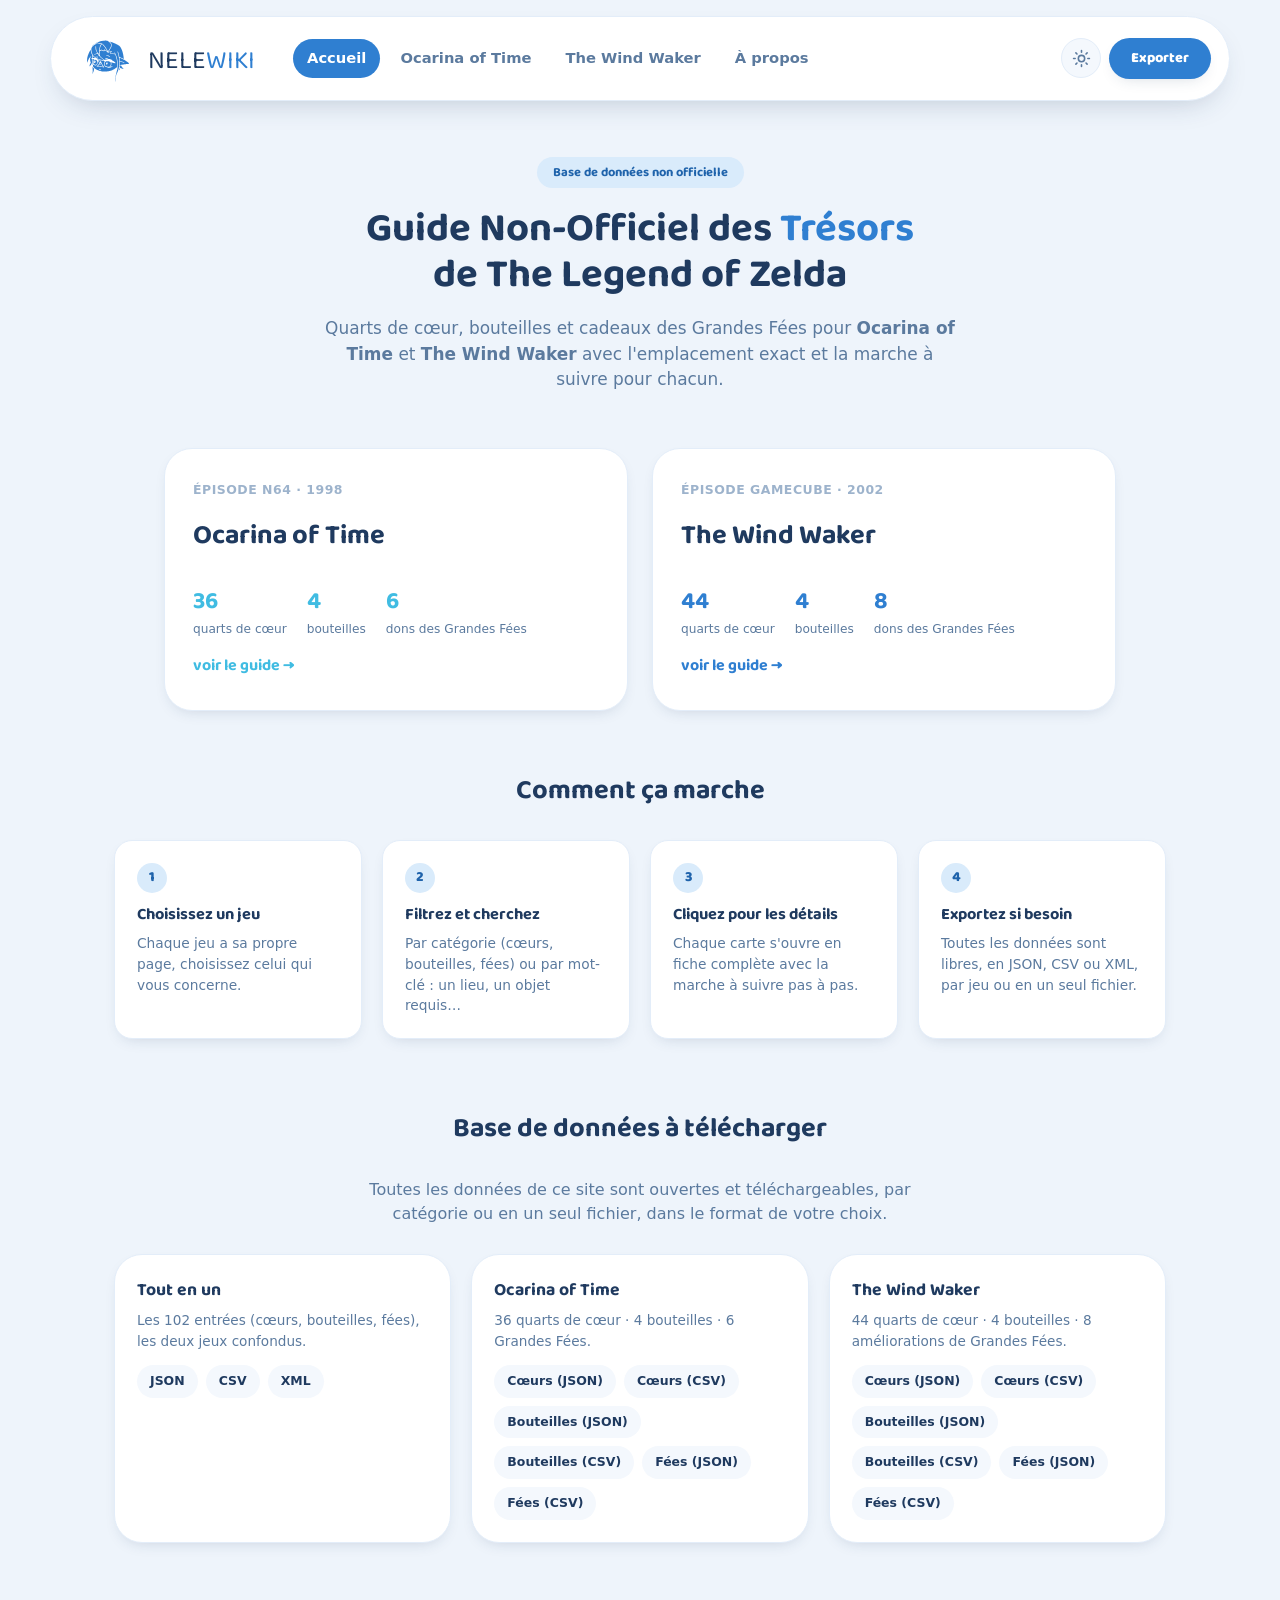
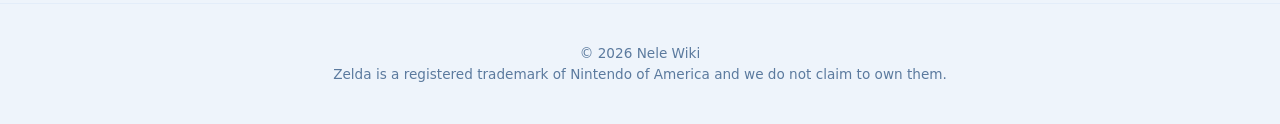
==== index.html @ 037db24c "Add files via upload" ====
<!DOCTYPE html>
<html lang="fr">
<head>
<meta charset="UTF-8">
<meta name="viewport" content="width=device-width, initial-scale=1.0">
<title>Nele Wiki — Accueil</title>
<link rel="preconnect" href="https://fonts.googleapis.com">
<link href="https://fonts.googleapis.com/css2?family=Baloo+2:wght@500;600;700;800&family=Nunito:wght@400;600;700;800&display=swap" rel="stylesheet">
<link rel="stylesheet" href="style.css">
<link rel="icon" type="image/png" href="images/icon.png">
<script>
(function(){
  try{
    var saved = localStorage.getItem('hyrule-trove-theme');
    var dark = saved ? saved === 'dark' : window.matchMedia('(prefers-color-scheme: dark)').matches;
    document.documentElement.setAttribute('data-theme', dark ? 'dark' : 'light');
  }catch(e){}
})();
</script>
</head>
<body data-page="index">

<div id="header-placeholder"></div>
<script src="theme.js"></script>
<script src="include-header.js"></script>

<main id="top">
  <section class="hero">
    <span class="eyebrow">Base de données non officielle</span>
    <h1>Guide Non-Officiel des <span class="hero-highlight">Trésors</span><br>de The Legend of Zelda</h1>
    <p class="hero-sub">Quarts de cœur, bouteilles et cadeaux des Grandes Fées pour <strong>Ocarina of Time</strong> et <strong>The Wind Waker</strong> avec l'emplacement exact et la marche à suivre pour chacun.</p>
  </section>

  <section class="game-picker">
    <a class="game-card game-card-oot" href="ocarina-of-time.html">
      <span class="game-card-eyebrow">Épisode N64 · 1998</span>
      <h2>Ocarina of Time</h2>
      <div class="game-card-stats">
        <div><strong>36</strong><span>quarts de cœur</span></div>
        <div><strong>4</strong><span>bouteilles</span></div>
        <div><strong>6</strong><span>dons des Grandes Fées</span></div>
      </div>
      <span class="game-card-cta">voir le guide →</span>
    </a>
    <a class="game-card game-card-ww" href="wind-waker.html">
      <span class="game-card-eyebrow">Épisode GameCube · 2002</span>
      <h2>The Wind Waker</h2>
      <div class="game-card-stats">
        <div><strong>44</strong><span>quarts de cœur</span></div>
        <div><strong>4</strong><span>bouteilles</span></div>
        <div><strong>8</strong><span>dons des Grandes Fées</span></div>
      </div>
      <span class="game-card-cta">voir le guide →</span>
    </a>
  </section>

  <section class="how-it-works">
    <h2 class="section-title">Comment ça marche</h2>
    <div class="steps-grid">
      <div class="step-card">
        <span class="step-num">1</span>
        <h3>Choisissez un jeu</h3>
        <p>Chaque jeu a sa propre page, choisissez celui qui vous concerne.</p>
      </div>
      <div class="step-card">
        <span class="step-num">2</span>
        <h3>Filtrez et cherchez</h3>
        <p>Par catégorie (cœurs, bouteilles, fées) ou par mot-clé : un lieu, un objet requis…</p>
      </div>
      <div class="step-card">
        <span class="step-num">3</span>
        <h3>Cliquez pour les détails</h3>
        <p>Chaque carte s'ouvre en fiche complète avec la marche à suivre pas à pas.</p>
      </div>
      <div class="step-card">
        <span class="step-num">4</span>
        <h3>Exportez si besoin</h3>
        <p>Toutes les données sont libres, en JSON, CSV ou XML, par jeu ou en un seul fichier.</p>
      </div>
    </div>
  </section>

  <section class="downloads-section" id="downloads">
    <h2 class="section-title">Base de données à télécharger</h2>
    <p>Toutes les données de ce site sont ouvertes et téléchargeables, par catégorie ou en un seul fichier, dans le format de votre choix.</p>
    <div class="downloads-grid">
      <div class="dl-card">
        <h3>Tout en un</h3>
        <p>Les 102 entrées (cœurs, bouteilles, fées), les deux jeux confondus.</p>
        <div class="dl-links">
          <a href="database/all_collectibles.json" download>JSON</a>
          <a href="database/all_collectibles.csv" download>CSV</a>
          <a href="database/all_collectibles.xml" download>XML</a>
        </div>
      </div>
      <div class="dl-card">
        <h3>Ocarina of Time</h3>
        <p>36 quarts de cœur · 4 bouteilles · 6 Grandes Fées.</p>
        <div class="dl-links">
          <a href="database/oot_coeur.json" download>Cœurs (JSON)</a>
          <a href="database/oot_coeur.csv" download>Cœurs (CSV)</a>
          <a href="database/oot_bouteille.json" download>Bouteilles (JSON)</a>
          <a href="database/oot_bouteille.csv" download>Bouteilles (CSV)</a>
          <a href="database/oot_fee.json" download>Fées (JSON)</a>
          <a href="database/oot_fee.csv" download>Fées (CSV)</a>
        </div>
      </div>
      <div class="dl-card">
        <h3>The Wind Waker</h3>
        <p>44 quarts de cœur · 4 bouteilles · 8 améliorations de Grandes Fées.</p>
        <div class="dl-links">
          <a href="database/ww_coeur.json" download>Cœurs (JSON)</a>
          <a href="database/ww_coeur.csv" download>Cœurs (CSV)</a>
          <a href="database/ww_bouteille.json" download>Bouteilles (JSON)</a>
          <a href="database/ww_bouteille.csv" download>Bouteilles (CSV)</a>
          <a href="database/ww_fee.json" download>Fées (JSON)</a>
          <a href="database/ww_fee.csv" download>Fées (CSV)</a>
        </div>
      </div>
    </div>
  </section>

<footer class="site-footer">
  <p>© 2026 Nele Wiki <br>
    Zelda is a registered trademark of Nintendo of America and we do not claim to own them.</p>
</footer>


</body>
</html>
---- style.css ----
@font-face {
  font-family: 'ZeldaTitle';
  src: url('fonts/The Wild Breath of Zelda.otf') format('opentype');
}

@font-face {
  font-family: 'WWtext';
  src: url('fonts/RocknRollOne-Regular.ttf') format('opentype');
}

:root{
  --bg: #eef4fb;
  --bg-deep: #dde9f8;
  --surface: #ffffff;
  --surface-soft: #f4f8fd;
  --ink: #1f3a5f;
  --ink-soft: #5b7a9e;
  --ink-faint: #9db3cc;
  --accent: #2f7fd1;
  --accent-deep: #1f63ab;
  --accent-pale: #d9ebfb;
  --coeur: #7ca3ec;
  --coeur-pale: #fbe4ea;
  --bouteille: #2fa6c4;
  --bouteille-pale: #dcf5f4;
  --fee: #56d3be;
  --fee-pale: #faecd2;
  --chip-all-bg: #1f3a5f;
  --shadow: 0 12px 30px -14px rgba(31, 58, 95, 0.28);
  --shadow-sm: 0 6px 16px -8px rgba(31, 58, 95, 0.22);
  --border-soft: #e3edf9;
  --radius-lg: 28px;
  --radius-md: 18px;
  --radius-pill: 999px;
  --font-display: 'Baloo 2', 'WWtext', system-ui, sans-serif;
  --font-body: 'WWtext', system-ui, sans-serif;
}

html[data-theme="dark"]{
  --bg: #0e1a2b;
  --bg-deep: #0a1420;
  --surface: #16273e;
  --surface-soft: #1c2f49;
  --ink: #d2dbe6;
  --ink-soft: #9db3cc;
  --ink-faint: #6b84a3;
  --accent: #5aa8ef;
  --accent-deep: #7fbcf5;
  --accent-pale: #1d3a5c;
  --coeur: #7ca3ec;
  --coeur-pale: #3a2431;
  --bouteille: #2fa6c4;
  --bouteille-pale: #133840;
  --fee: #60b1a3;
  --fee-pale: #3a2f14;
  --chip-all-bg: #060d16;
  --shadow: 0 14px 34px -14px rgba(0,0,0,0.55);
  --shadow-sm: 0 8px 18px -8px rgba(0,0,0,0.5);
  --border-soft: #24354e;
}

*{box-sizing:border-box;}
html{scroll-behavior:smooth;}
body{
  margin:0;
  background: var(--bg);
  color: var(--ink);
  font-family: var(--font-body);
  line-height:1.5;
  transition: background .2s ease, color .2s ease;
}
a{color:inherit;}
h1,h2,h3{font-family:var(--font-display); margin:0 0 .4em; font-weight:700;}

/* ---------- Floating header ---------- */
.header-wrap{
  position: sticky; top:0; z-index:50;
  padding: 16px 20px 0;
}
.site-header{
  max-width: 1180px; margin: 0 auto;
  background: var(--surface);
  border-radius: var(--radius-pill);
  box-shadow: var(--shadow);
  border: 1px solid var(--border-soft);
  transition: background .2s ease, border-color .2s ease;
}
.header-inner{
  padding: 12px 18px;
  display:flex; align-items:center; gap:28px;
}


.logo{ display:flex; align-items:center; 
  gap:18px; 
  text-decoration:none; 
  font-family:var(--font-display); 
  font-size:1.6em; 
  font-weight:6px; 
  color: var(--ink); 
  flex-shrink:0; 
  margin-right:10px;
  margin-left:17px;
  margin-top:10px;
  margin-bottom:5px;

}

.logo-icon{ color: #2f7fd1; flex-shrink:0; display:block; }
html[data-theme="dark"] .logo-icon{ color: #5aa8ef; }
.logo-accent{ color: var(--accent); }
.logo-text{ font-family: 'ZeldaTitle', var(--font-display); }


.top-nav{ display:flex; gap: 6px; flex:1; }
.top-nav a{
  text-decoration:none; font-weight:700; color: var(--ink-soft); font-size:.92rem;
  white-space:nowrap; padding: 8px 14px; border-radius: var(--radius-pill);
  transition: background .15s ease, color .15s ease;
}
.top-nav a:hover{ background: var(--accent-pale); color: var(--accent-deep); }
.top-nav a.active{ background: var(--accent); color:#fff; }

.header-actions{ display:flex; align-items:center; gap:8px; }

.theme-toggle{
  width:40px; height:40px; border-radius:50%; border:1px solid var(--border-soft);
  background: var(--surface-soft); color: var(--ink-soft); cursor:pointer;
  display:flex; align-items:center; justify-content:center; flex-shrink:0;
  transition: background .15s ease, color .15s ease;
}
.theme-toggle:hover{ background: var(--accent-pale); color: var(--accent-deep); }
.theme-toggle svg{ width:19px; height:19px; }
html:not([data-theme="dark"]) .icon-moon{ display:none; }
html[data-theme="dark"] .icon-sun{ display:none; }

.btn-pill{
  border-radius: var(--radius-pill);
  padding: 10px 22px;
  font-weight:800;
  font-family: var(--font-display);
  font-size:.9rem;
  border: none;
  cursor:pointer;
  white-space:nowrap;
  text-decoration:none;
  display:inline-block;
}
.btn-primary{ background: var(--accent); color:#fff; box-shadow: var(--shadow-sm); transition: transform .15s ease, background .15s ease;}
.btn-primary:hover{ background: var(--accent-deep); transform: translateY(-1px);}

/* ---------- Mobile menu toggle + panel ---------- */
.menu-toggle{
  display:none;
  width:40px; height:40px; border-radius:50%; border:1px solid var(--border-soft);
  background: var(--surface-soft); color: var(--ink-soft); cursor:pointer;
  align-items:center; justify-content:center; flex-shrink:0;
  transition: background .15s ease, color .15s ease;
}
.menu-toggle:hover{ background: var(--accent-pale); color: var(--accent-deep); }
.menu-toggle svg{ width:20px; height:20px; }
.menu-toggle .icon-close{ display:none; }
.menu-toggle[aria-expanded="true"] .icon-burger{ display:none; }
.menu-toggle[aria-expanded="true"] .icon-close{ display:block; }

.mobile-nav{
  display:none;
  flex-direction:column;
  gap:2px;
  max-width: 1180px;
  margin: 8px auto 0;
  background: var(--surface);
  border-radius: 16px;
  box-shadow: var(--shadow);
  border: 1px solid var(--border-soft);
  padding: 8px;
}
.mobile-nav a{
  text-decoration:none; font-weight:700; color: var(--ink-soft); font-size:.95rem;
  padding: 12px 14px; border-radius: 10px;
  transition: background .15s ease, color .15s ease;
}
.mobile-nav a:hover{ background: var(--accent-pale); color: var(--accent-deep); }
.mobile-nav a.active{ background: var(--accent-pale); color: var(--accent-deep); }
.mobile-nav a + a{ border-top: 1px solid var(--border-soft); margin-top:2px; padding-top:12px; }
.mobile-nav.open{ display:flex; }

/* ---------- Hero ---------- */
.hero{
  position:relative;
  max-width: 900px; margin: 0 auto; padding: 56px 24px 36px;
  text-align:center; overflow:visible;
}

.eyebrow{
  display:inline-block; background: var(--accent-pale); color: var(--accent-deep);
  font-family: var(--font-display); font-weight:700; font-size:.8rem;
  padding: 6px 16px; border-radius: var(--radius-pill); margin-bottom:18px;
}
.hero h1{ font-size: 2.5rem; line-height:1.15; color: var(--ink); margin-bottom: 18px;}
.hero-highlight{ color: var(--accent); }
.hero-sub{ font-size:1.06rem; color: var(--ink-soft); max-width:640px; margin: 0 auto 10px;}

.search-row{ display:flex; justify-content:center; margin-bottom: 22px;}
.search-box{
  display:flex; align-items:center; gap:10px;
  background: var(--surface); border-radius: var(--radius-pill);
  padding: 14px 24px; width:100%; max-width: 560px;
  box-shadow: var(--shadow); border: 2px solid transparent;
  transition: border-color .15s ease;
}
.search-box:focus-within{ border-color: var(--accent); }
.search-icon{ color: var(--accent); font-size:1.2rem; }
.search-box input{
  border:none; outline:none; flex:1; font-size:1rem;
  font-family: var(--font-body); background:transparent; color:var(--ink);
}
.search-box input::placeholder{ color: var(--ink-faint); }

.game-toggle{
  display:inline-flex; background: var(--surface); border-radius: var(--radius-pill);
  padding:5px; gap:4px; box-shadow: var(--shadow-sm);
}
.game-btn{
  border:none; background:transparent; padding:10px 20px;
  border-radius: var(--radius-pill); font-family:var(--font-display);
  font-weight:700; font-size:.92rem; color: var(--ink-soft); cursor:pointer;
  transition: all .15s ease;
}
.game-btn.active{ background: var(--ink); color:#fff; }

/* ---------- Game picker (landing) ---------- */
.game-picker{
  max-width: 1000px; margin: 0 auto; padding: 10px 24px 50px;
  display:grid; grid-template-columns: 1fr 1fr; gap:24px;
}
.game-card{
  position:relative; overflow:hidden; text-decoration:none; color: var(--ink);
  background: var(--surface); border-radius: var(--radius-lg); padding: 32px 28px;
  box-shadow: var(--shadow-sm); border: 1px solid var(--border-soft);
  transition: transform .18s ease, box-shadow .18s ease;
  display:flex; flex-direction:column; gap:16px;
}
.game-card:hover{ transform: translateY(-5px); box-shadow: var(--shadow); }
.game-card-eyebrow{ font-size:.78rem; font-weight:800; text-transform:uppercase; letter-spacing:.04em; color: var(--ink-faint); position:relative; z-index:1;}
.game-card h2{ font-size:1.7rem; position:relative; z-index:1; }
.game-card-stats{ display:flex; gap:20px; position:relative; z-index:1; }
.game-card-stats div{ display:flex; flex-direction:column; }
.game-card-stats strong{ font-family: var(--font-display); font-size:1.5rem; color: var(--accent); }
.game-card-oot .game-card-stats strong{ color: #40bce2; }
.game-card-stats span{ font-size:.76rem; color: var(--ink-soft); }
.game-card-cta{ font-family: var(--font-display); font-weight:700; color: var(--accent); position:relative; z-index:1; margin-top:auto;}
.game-card-oot .game-card-cta{ color: #40bce2; }

/* ---------- How it works ---------- */
.section-title{ text-align:center; font-size:1.7rem; margin-bottom:28px; }
.how-it-works{ max-width: 1100px; margin:0 auto; padding: 10px 24px 50px; }
.steps-grid{ display:grid; grid-template-columns: repeat(auto-fit, minmax(220px,1fr)); gap:20px; }
.step-card{ background: var(--surface); border-radius: var(--radius-md); padding: 22px; box-shadow: var(--shadow-sm); border: 1px solid var(--border-soft); }
.step-num{
  display:inline-flex; align-items:center; justify-content:center;
  width:30px; height:30px; border-radius:50%; background: var(--accent-pale); color: var(--accent-deep);
  font-family: var(--font-display); font-weight:800; font-size:.9rem; margin-bottom:10px;
}
.step-card h3{ font-size:1.02rem; margin-bottom:6px;}
.step-card p{ font-size:.86rem; color: var(--ink-soft); margin:0; }

/* ---------- Filters ---------- */
.filters-section{
  max-width: 1100px; margin: 0 auto; padding: 8px 24px 0;
}
.filters-row{
  display:flex; flex-wrap:wrap; gap:12px; justify-content:center; margin-bottom: 18px;
}
.chip{
  display:flex; align-items:center; gap:8px;
  background: var(--surface); border: 2px solid transparent; border-radius: var(--radius-pill);
  padding: 10px 18px; font-family: var(--font-display); font-weight:700; font-size:.92rem;
  cursor:pointer; color: var(--ink-soft); box-shadow: var(--shadow-sm);
  transition: all .15s ease;
}
.chip-icon{ width:18px; height:18px; object-fit:contain; }
.chip-count{
  background: var(--surface-soft); color: var(--ink-soft); border-radius: var(--radius-pill);
  padding: 2px 9px; font-size:.78rem;
}
.chip.active{ color:#fff; }
.chip-all.active{ background: var(--chip-all-bg); }
.chip-all.active .chip-count{ background: rgba(255,255,255,.25); color:#fff;}
.chip-coeur.active{ background: var(--coeur); }
.chip-coeur.active .chip-count{ background: rgba(255,255,255,.3); color:#fff;}
.chip-bouteille.active{ background: var(--bouteille); }
.chip-bouteille.active .chip-count{ background: rgba(255,255,255,.3); color:#fff;}
.chip-fee.active{ background: var(--fee); }
.chip-fee.active .chip-count{ background: rgba(255,255,255,.3); color:#fff;}
.chip:hover{ transform: translateY(-1px); }

.sort-row{
  display:flex; align-items:center; justify-content:center; gap:10px;
  margin-bottom: 20px; font-size:.9rem; color: var(--ink-soft); flex-wrap:wrap;
}
.sort-row select{
  border-radius: var(--radius-pill); border:2px solid var(--border-soft);
  padding: 6px 14px; font-family: var(--font-body); font-weight:700; color: var(--ink);
  background: var(--surface);
}
.results-count{ font-weight:700; color: var(--ink-soft); }

/* ---------- Grid / Cards ---------- */
.grid-section{ max-width: 1180px; margin: 0 auto; padding: 10px 24px 60px; }
.card-grid{
  display:grid; grid-template-columns: repeat(auto-fill, minmax(280px,1fr));
  gap: 20px;
}
.card{
  background: var(--surface); border-radius: var(--radius-lg);
  padding: 20px; box-shadow: var(--shadow-sm); cursor:pointer;
  border: 1px solid var(--border-soft);
  transition: transform .15s ease, box-shadow .15s ease, border-color .15s ease;
  display:flex; flex-direction:column; gap:10px;
}
.card:hover{ transform: translateY(-4px); box-shadow: var(--shadow); border-color: var(--accent-pale);}

.card-top{ display:flex; align-items:center; gap:10px; }
.card-badge{
  width:38px; height:38px; border-radius:50%; flex-shrink:0;
  display:flex; align-items:center; justify-content:center;
  font-family: var(--font-display); font-weight:800; font-size:.85rem; color:#fff;
  overflow:hidden;
}
.card-badge-img{ width:24px; height:24px; object-fit:contain; }
.card.cat-coeur .card-badge{ background: var(--coeur); }
.card.cat-bouteille .card-badge{ background: var(--bouteille); }
.card.cat-fee .card-badge{ background: var(--fee); }
.card-badge.cat-coeur{ background: var(--coeur); }
.card-badge.cat-bouteille{ background: var(--bouteille); }
.card-badge.cat-fee{ background: var(--fee); }

.card-game-tag{
  font-size:.72rem; font-weight:800; text-transform:uppercase; letter-spacing:.03em;
  padding: 3px 10px; border-radius: var(--radius-pill);
  background: var(--accent-pale); color: var(--accent-deep);
}

.card-name{ font-family: var(--font-display); font-weight:700; font-size:1.05rem; color: var(--ink); }
.card-location{ font-size:.88rem; color: var(--ink-soft); font-weight:700; }
.card-desc{ font-size:.88rem; color: var(--ink-soft); flex:1;
  display:-webkit-box; -webkit-line-clamp:3; -webkit-box-orient:vertical; overflow:hidden;
}
.card-tags{ display:flex; flex-wrap:wrap; gap:6px; margin-top:auto; }
.tag{
  font-size:.72rem; font-weight:700; padding: 4px 10px; border-radius: var(--radius-pill);
  background: var(--surface-soft); color: var(--ink-soft);
}

.empty-state{ text-align:center; color: var(--ink-soft); padding: 40px 0; font-size:1rem;}
.link-btn{ background:none; border:none; color: var(--accent-deep); font-weight:800; cursor:pointer; text-decoration:underline; font-family: var(--font-body); font-size:1rem;}

/* ---------- Downloads ---------- */
.downloads-section{
  max-width: 1100px; margin: 0 auto; padding: 20px 24px 60px; text-align:center;
}
.downloads-section p{ color: var(--ink-soft); max-width:600px; margin: 0 auto 28px; }
.downloads-grid{ display:grid; grid-template-columns: repeat(auto-fit, minmax(260px,1fr)); gap:20px; text-align:left;}
.dl-card{ background: var(--surface); border-radius: var(--radius-lg); padding:22px; box-shadow: var(--shadow-sm); border: 1px solid var(--border-soft);}
.dl-card h3{ font-size:1.1rem; }
.dl-card p{ font-size:.85rem; color: var(--ink-soft); margin-bottom:14px;}
.dl-links{ display:flex; flex-wrap:wrap; gap:8px; }
.dl-links a{
  text-decoration:none; background: var(--surface-soft); color: var(--ink);
  font-weight:800; font-size:.78rem; padding:7px 13px; border-radius: var(--radius-pill);
  transition: background .15s ease, color .15s ease;
}
.dl-links a:hover{ background: var(--accent-pale); color: var(--accent-deep); }

/* ---------- About ---------- */
.about-section{ max-width: 720px; margin: 0 auto; padding: 0 24px 70px; text-align:center;}
.about-section p{ color: var(--ink-soft); font-size:.92rem;}

/* ---------- About page ---------- */
.about-layout{
  max-width: 1180px; margin: 0 auto; padding: 10px 24px 70px;
  display:grid; grid-template-columns: 1fr 340px; gap:28px; align-items:start;
}
.about-content{ display:flex; flex-direction:column; gap:24px; }
.about-card{
  background: var(--surface); border-radius: var(--radius-lg); padding: 30px;
  box-shadow: var(--shadow-sm); border: 1px solid var(--border-soft);
}
.about-card h2{ font-size:1.3rem; margin-bottom:14px; }
.about-card p{ color: var(--ink-soft); line-height:1.7; margin:0 0 12px; }
.about-card p:last-child{ margin-bottom:0; }

.about-avatar{
  width:76px; height:76px; border-radius:50%; background: var(--accent-pale);
  display:flex; align-items:center; justify-content:center;
  font-family: var(--font-display); font-weight:800; font-size:1.5rem; color: var(--accent-deep);
  margin-bottom:16px; flex-shrink:0;
  overflow:hidden; object-fit:cover;
}
.about-creator-head{ display:flex; align-items:center; gap:16px; margin-bottom:6px; }
.about-creator-head .about-avatar{ margin-bottom:0; }

.kofi-btn{
  display:inline-flex; align-items:center; gap:10px;
  background: #FF5E5B; color:#fff; font-family: var(--font-display); font-weight:800;
  padding: 12px 26px; border-radius: var(--radius-pill); text-decoration:none;
  box-shadow: var(--shadow-sm); transition: transform .15s ease, background .15s ease;
}
.kofi-btn:hover{ background:#e5504d; transform: translateY(-1px); }
.kofi-btn svg{ width:20px; height:20px; }
.kofi-note{ margin-top:12px; font-size:.82rem; color: var(--ink-faint); }

.live2d-panel{
  position: sticky; top: 100px;
  background: var(--surface); border-radius: var(--radius-lg);
  box-shadow: var(--shadow-sm); border: 1px solid var(--border-soft);
  padding: 20px; display:flex; flex-direction:column; gap:12px;
}
.live2d-panel h3{
  font-size:.85rem; text-align:center; color: var(--ink-soft); margin:0;
  text-transform:uppercase; letter-spacing:.04em; font-weight:800;
}
.live2d-canvas-wrap{
  position:relative; width:100%; aspect-ratio: 3 / 4;
  border-radius: var(--radius-md); overflow:hidden; background: var(--surface-soft);
}
.live2d-canvas-wrap canvas{ width:100%; height:100%; display:block; }
.live2d-status{
  position:absolute; inset:0; display:flex; align-items:center; justify-content:center;
  text-align:center; font-size:.82rem; line-height:1.5; color: var(--ink-faint);
  padding:18px; background: var(--surface-soft); transition: opacity .2s ease;
}
.live2d-status.hidden{ display:none; }

.live2d-credit{
  display:block; margin: 2px auto 0; text-align:center;
  background: var(--accent-pale); color: var(--accent-deep);
  font-family: var(--font-display); font-weight:700; font-size:.74rem;
  padding: 6px 14px; border-radius: var(--radius-pill);
  width:fit-content;
}

@media (max-width: 960px){
  .about-layout{ grid-template-columns: 1fr; }
  .live2d-panel{ position:static; order:-1; max-width:320px; margin:0 auto; width:100%; }
}
/* ---------- Footer ---------- */
.site-footer{ text-align:center; padding: 26px; color: var(--ink-soft); font-size:.85rem; border-top: 1px solid var(--border-soft);}

/* ---------- Modal ---------- */
.modal-backdrop{
  display:none; position:fixed; inset:0; background: rgba(14,26,43,0.45);
  z-index:100; align-items:center; justify-content:center; padding:20px;
}
.modal-backdrop.open{ display:flex; }
.modal-card{
  background: var(--surface); border-radius: var(--radius-lg); max-width:520px; width:100%;
  padding: 30px; box-shadow: var(--shadow); position:relative; max-height:85vh; overflow-y:auto;
  border: 1px solid var(--border-soft);
}
.modal-close{
  position:absolute; top:16px; right:16px; border:none; background: var(--surface-soft);
  width:34px; height:34px; border-radius:50%; font-size:1.1rem; cursor:pointer; color: var(--ink-soft);
}
.modal-card .card-top{ margin-bottom:14px; }
.modal-card .card-name{ font-size:1.3rem; }
.modal-card .card-desc{ -webkit-line-clamp: unset; font-size:.98rem; line-height:1.6; }

@media (max-width: 780px){
  .top-nav{ display:none; }
  .menu-toggle{ display:flex; }
  .header-wrap{ padding: 12px 12px 0; }
  .mobile-nav{ margin: 8px 0 0; max-width:none; }
  .header-inner{ padding: 10px 14px; gap:10px; }
  .logo-icon{ width:34px; height:34px; }
  .header-actions{ gap:6px; margin-left:auto; }
  .menu-toggle{ order:-1; }
  .btn-primary{ display:none; }

  .hero{ padding: 40px 18px 28px; }
  .hero h1{ font-size:1.7rem; }
  .hero-sub{ font-size:.96rem; }
  .search-box{ padding: 12px 18px; }

  .game-picker{ grid-template-columns: 1fr; padding: 6px 18px 40px; }
  .game-card{ padding: 24px 20px; }

  .how-it-works{ padding: 6px 18px 40px; }
  .steps-grid{ grid-template-columns: 1fr 1fr; gap:14px; }

  .filters-section{ padding: 4px 16px 0; }
  .filters-row{ gap:8px; justify-content:flex-start; overflow-x:auto; flex-wrap:nowrap; padding-bottom:10px; -webkit-overflow-scrolling:touch;
    scrollbar-width: thin; scrollbar-color: var(--ink-faint) transparent;
  }
  .filters-row::-webkit-scrollbar{ height:5px; }
  .filters-row::-webkit-scrollbar-track{ background: var(--border-soft); border-radius: 999px; }
  .filters-row::-webkit-scrollbar-thumb{ background: var(--ink-faint); border-radius: 999px; }
  .filters-row::-webkit-scrollbar-thumb:hover{ background: var(--accent); }
  .chip{ flex-shrink:0; padding: 9px 14px; font-size:.86rem; }
  .sort-row{ justify-content:space-between; flex-wrap:wrap; gap:8px; }

  .grid-section{ padding: 6px 16px 40px; }
  .card-grid{ grid-template-columns: 1fr; gap:14px; }
  .card{ padding:16px; }

  .downloads-section{ padding: 14px 16px 40px; }
  .downloads-grid{ grid-template-columns: 1fr; }

  .about-section{ padding: 0 16px 40px; }

  .modal-card{ padding:22px; max-height:88vh; }
  .modal-card .card-name{ font-size:1.15rem; }
}

@media (max-width: 420px){
  .steps-grid{ grid-template-columns: 1fr; }
  .game-card-stats{ gap:12px; flex-wrap:wrap; }
  .hero h1{ font-size:1.45rem; }
  .logo{ font-size:1.15em; }
  .logo-icon{ width:28px; height:28px; }
}
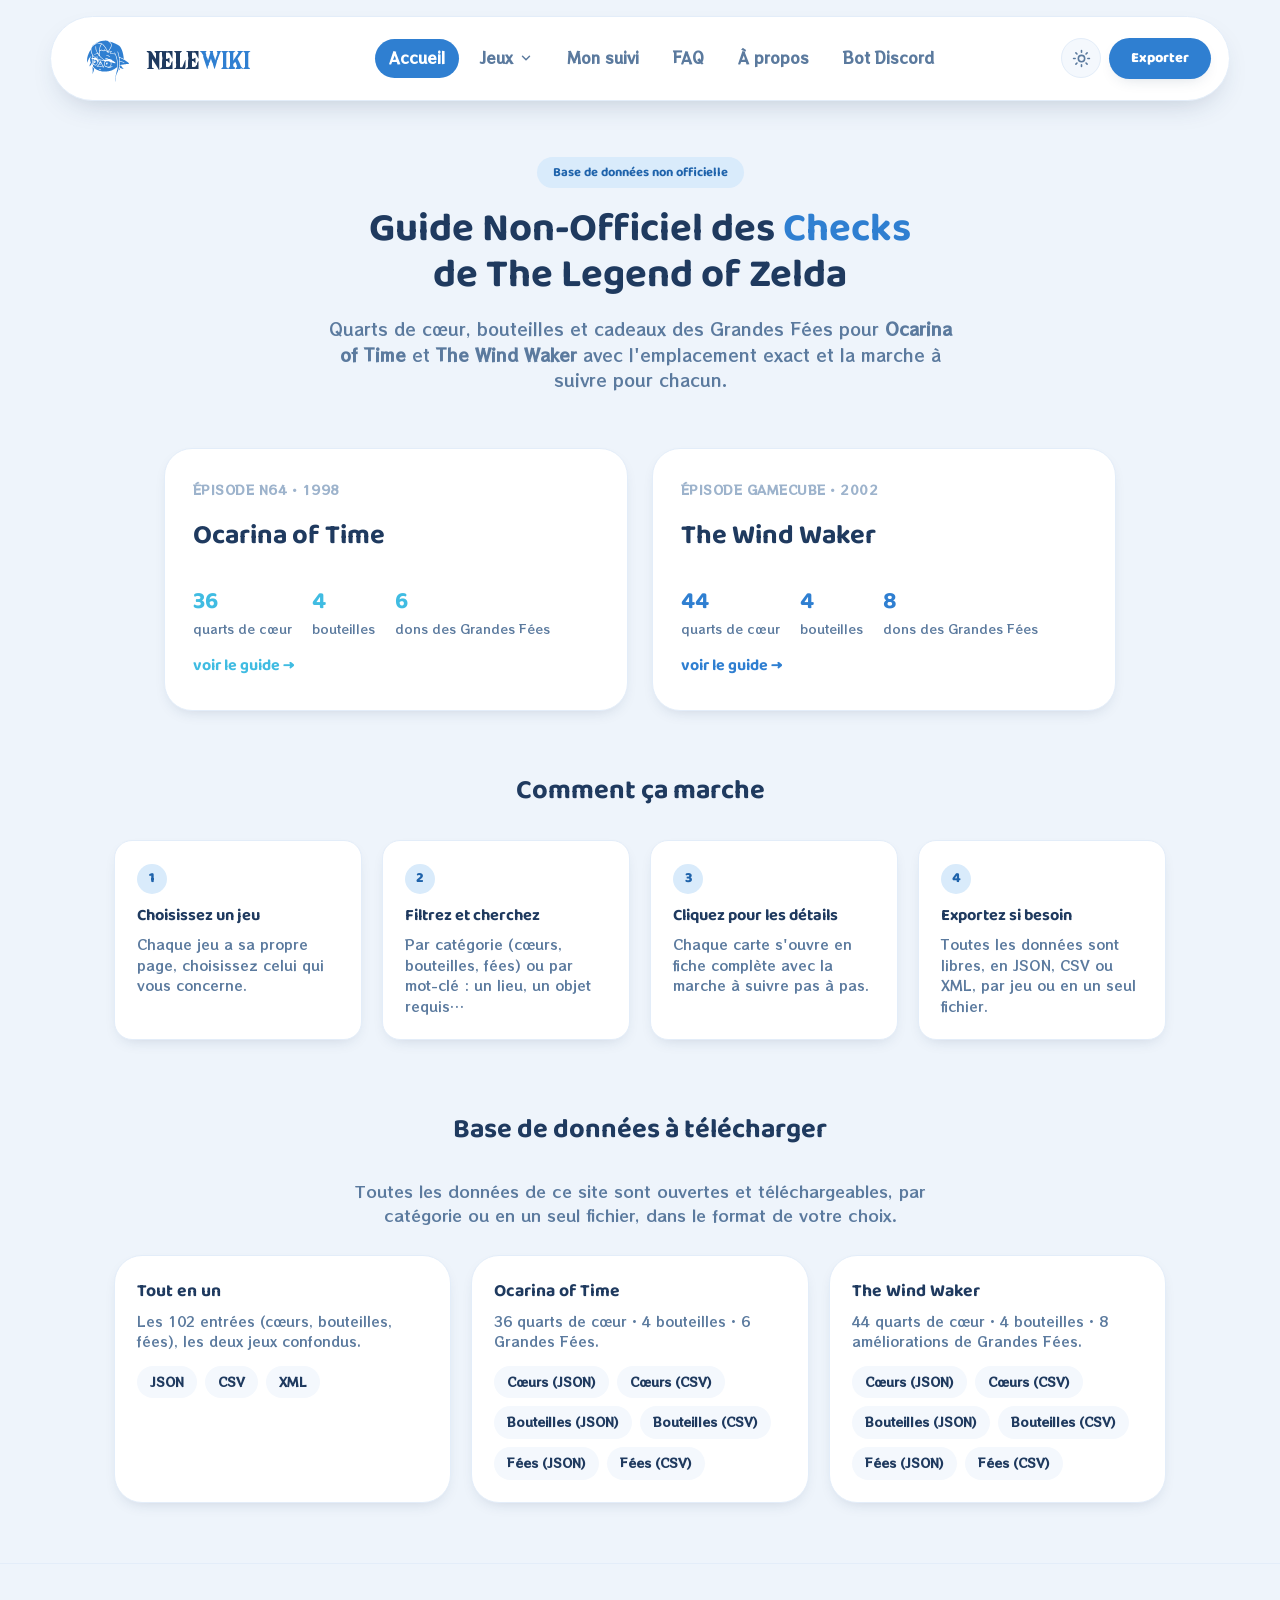
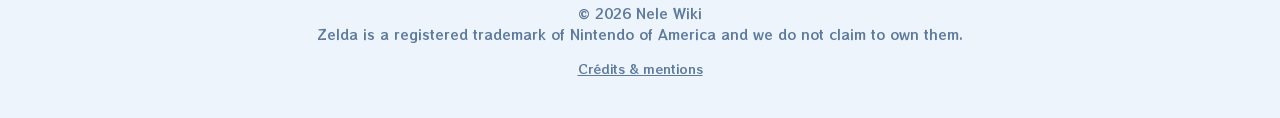
==== commit a327e8a2: "Add files via upload" ====
--- a/index.html
+++ b/index.html
@@ -27,7 +27,7 @@
 <main id="top">
   <section class="hero">
     <span class="eyebrow">Base de données non officielle</span>
-    <h1>Guide Non-Officiel des <span class="hero-highlight">Trésors</span><br>de The Legend of Zelda</h1>
+    <h1>Guide Non-Officiel des <span class="hero-highlight">Checks</span><br>de The Legend of Zelda</h1>
     <p class="hero-sub">Quarts de cœur, bouteilles et cadeaux des Grandes Fées pour <strong>Ocarina of Time</strong> et <strong>The Wind Waker</strong> avec l'emplacement exact et la marche à suivre pour chacun.</p>
   </section>
 
@@ -120,10 +120,8 @@
     </div>
   </section>
 
-<footer class="site-footer">
-  <p>© 2026 Nele Wiki <br>
-    Zelda is a registered trademark of Nintendo of America and we do not claim to own them.</p>
-</footer>
+  <div id="footer-placeholder"></div>
+  <script src="include-footer.js"></script>
 
 
 </body>
--- a/style.css
+++ b/style.css
@@ -19,12 +19,12 @@
   --accent: #2f7fd1;
   --accent-deep: #1f63ab;
   --accent-pale: #d9ebfb;
-  --coeur: #7ca3ec;
-  --coeur-pale: #fbe4ea;
-  --bouteille: #2fa6c4;
-  --bouteille-pale: #dcf5f4;
-  --fee: #56d3be;
-  --fee-pale: #faecd2;
+  --coeur: #4770c7;
+  --coeur-pale: #3a2431;
+  --bouteille: #3b7eb4;
+  --bouteille-pale: #133840;
+  --fee: #37a1bb;
+  --fee-pale: #3a2f14;
   --chip-all-bg: #1f3a5f;
   --shadow: 0 12px 30px -14px rgba(31, 58, 95, 0.28);
   --shadow-sm: 0 6px 16px -8px rgba(31, 58, 95, 0.22);
@@ -37,26 +37,26 @@
 }
 
 html[data-theme="dark"]{
-  --bg: #0e1a2b;
+  --bg: #060b13;
   --bg-deep: #0a1420;
-  --surface: #16273e;
-  --surface-soft: #1c2f49;
+  --surface: #0b1520;
+  --surface-soft: #0f1825;
   --ink: #d2dbe6;
   --ink-soft: #9db3cc;
   --ink-faint: #6b84a3;
   --accent: #5aa8ef;
   --accent-deep: #7fbcf5;
   --accent-pale: #1d3a5c;
-  --coeur: #7ca3ec;
+  --coeur: #4770c7;
   --coeur-pale: #3a2431;
-  --bouteille: #2fa6c4;
+  --bouteille: #3b7eb4;
   --bouteille-pale: #133840;
-  --fee: #60b1a3;
+  --fee: #37a1bb;
   --fee-pale: #3a2f14;
-  --chip-all-bg: #060d16;
+  --chip-all-bg: #092b58;
   --shadow: 0 14px 34px -14px rgba(0,0,0,0.55);
   --shadow-sm: 0 8px 18px -8px rgba(0,0,0,0.5);
-  --border-soft: #24354e;
+  --border-soft: #0b1520;
 }
 
 *{box-sizing:border-box;}
@@ -89,8 +89,8 @@
   padding: 12px 18px;
   display:flex; align-items:center; gap:28px;
 }
-
-
+ 
+ 
 .logo{ display:flex; align-items:center; 
   gap:18px; 
   text-decoration:none; 
@@ -103,16 +103,16 @@
   margin-left:17px;
   margin-top:10px;
   margin-bottom:5px;
-
-}
-
+ 
+}
+ 
 .logo-icon{ color: #2f7fd1; flex-shrink:0; display:block; }
 html[data-theme="dark"] .logo-icon{ color: #5aa8ef; }
 .logo-accent{ color: var(--accent); }
 .logo-text{ font-family: 'ZeldaTitle', var(--font-display); }
-
-
-.top-nav{ display:flex; gap: 6px; flex:1; }
+ 
+ 
+.top-nav{ display:flex; gap: 6px; flex:1; justify-content:center; }
 .top-nav a{
   text-decoration:none; font-weight:700; color: var(--ink-soft); font-size:.92rem;
   white-space:nowrap; padding: 8px 14px; border-radius: var(--radius-pill);
@@ -120,9 +120,40 @@
 }
 .top-nav a:hover{ background: var(--accent-pale); color: var(--accent-deep); }
 .top-nav a.active{ background: var(--accent); color:#fff; }
-
+ 
+.nav-dropdown{ position:relative; }
+.nav-dropdown-trigger{
+  display:flex; align-items:center; gap:6px;
+  font: inherit; font-weight:700; color: var(--ink-soft); font-size:.92rem;
+  white-space:nowrap; padding: 8px 14px; border-radius: var(--radius-pill);
+  background:none; border:none; cursor:pointer;
+  transition: background .15s ease, color .15s ease;
+}
+.nav-dropdown-trigger svg{ transition: transform .15s ease; }
+.nav-dropdown-trigger:hover{ background: var(--accent-pale); color: var(--accent-deep); }
+.nav-dropdown-trigger.active{ background: var(--accent); color:#fff; }
+ 
+.nav-dropdown-menu{
+  display:none; position:absolute; top:100%; left:0; margin-top:8px;
+  background: var(--surface); border-radius: 14px; box-shadow: var(--shadow);
+  border: 1px solid var(--border-soft); padding:6px; min-width:190px;
+  flex-direction:column; gap:2px; z-index:60;
+}
+.nav-dropdown-menu a{
+  text-decoration:none; font-weight:700; color: var(--ink-soft); font-size:.9rem;
+  padding: 10px 12px; border-radius: 10px;
+  transition: background .15s ease, color .15s ease;
+}
+.nav-dropdown-menu a:hover{ background: var(--accent-pale); color: var(--accent-deep); }
+.nav-dropdown-menu a.active{ background: var(--accent); color:#fff; }
+ 
+.nav-dropdown:hover .nav-dropdown-menu,
+.nav-dropdown:focus-within .nav-dropdown-menu{ display:flex; }
+.nav-dropdown:hover .nav-dropdown-trigger svg,
+.nav-dropdown:focus-within .nav-dropdown-trigger svg{ transform: rotate(180deg); }
+ 
 .header-actions{ display:flex; align-items:center; gap:8px; }
-
+ 
 .theme-toggle{
   width:40px; height:40px; border-radius:50%; border:1px solid var(--border-soft);
   background: var(--surface-soft); color: var(--ink-soft); cursor:pointer;
@@ -133,7 +164,7 @@
 .theme-toggle svg{ width:19px; height:19px; }
 html:not([data-theme="dark"]) .icon-moon{ display:none; }
 html[data-theme="dark"] .icon-sun{ display:none; }
-
+ 
 .btn-pill{
   border-radius: var(--radius-pill);
   padding: 10px 22px;
@@ -148,7 +179,7 @@
 }
 .btn-primary{ background: var(--accent); color:#fff; box-shadow: var(--shadow-sm); transition: transform .15s ease, background .15s ease;}
 .btn-primary:hover{ background: var(--accent-deep); transform: translateY(-1px);}
-
+ 
 /* ---------- Mobile menu toggle + panel ---------- */
 .menu-toggle{
   display:none;
@@ -162,7 +193,7 @@
 .menu-toggle .icon-close{ display:none; }
 .menu-toggle[aria-expanded="true"] .icon-burger{ display:none; }
 .menu-toggle[aria-expanded="true"] .icon-close{ display:block; }
-
+ 
 .mobile-nav{
   display:none;
   flex-direction:column;
@@ -184,14 +215,30 @@
 .mobile-nav a.active{ background: var(--accent-pale); color: var(--accent-deep); }
 .mobile-nav a + a{ border-top: 1px solid var(--border-soft); margin-top:2px; padding-top:12px; }
 .mobile-nav.open{ display:flex; }
-
+ 
+.mobile-nav-group summary{
+  cursor:pointer; list-style:none; font-weight:700; color: var(--ink-soft); font-size:.95rem;
+  padding: 12px 14px; border-radius: 14px;
+  display:flex; align-items:center; justify-content:space-between;
+  transition: background .15s ease, color .15s ease;
+}
+.mobile-nav-group summary::-webkit-details-marker{ display:none; }
+.mobile-nav-group summary::after{
+  content:''; width:8px; height:8px; border: solid currentColor; border-width:0 2px 2px 0;
+  transform: rotate(45deg); transition: transform .15s ease; margin-right:2px;
+}
+.mobile-nav-group[open] summary::after{ transform: rotate(-135deg); }
+.mobile-nav-group summary:hover{ background: var(--accent-pale); color: var(--accent-deep); }
+.mobile-nav-group.has-active summary{ color: var(--accent-deep); }
+.mobile-nav-group a{ padding-left: 32px; font-size:.9rem; }
+ 
 /* ---------- Hero ---------- */
 .hero{
   position:relative;
   max-width: 900px; margin: 0 auto; padding: 56px 24px 36px;
   text-align:center; overflow:visible;
 }
-
+ 
 .eyebrow{
   display:inline-block; background: var(--accent-pale); color: var(--accent-deep);
   font-family: var(--font-display); font-weight:700; font-size:.8rem;
@@ -200,7 +247,7 @@
 .hero h1{ font-size: 2.5rem; line-height:1.15; color: var(--ink); margin-bottom: 18px;}
 .hero-highlight{ color: var(--accent); }
 .hero-sub{ font-size:1.06rem; color: var(--ink-soft); max-width:640px; margin: 0 auto 10px;}
-
+ 
 .search-row{ display:flex; justify-content:center; margin-bottom: 22px;}
 .search-box{
   display:flex; align-items:center; gap:10px;
@@ -216,7 +263,7 @@
   font-family: var(--font-body); background:transparent; color:var(--ink);
 }
 .search-box input::placeholder{ color: var(--ink-faint); }
-
+ 
 .game-toggle{
   display:inline-flex; background: var(--surface); border-radius: var(--radius-pill);
   padding:5px; gap:4px; box-shadow: var(--shadow-sm);
@@ -227,8 +274,8 @@
   font-weight:700; font-size:.92rem; color: var(--ink-soft); cursor:pointer;
   transition: all .15s ease;
 }
-.game-btn.active{ background: var(--ink); color:#fff; }
-
+.game-btn.active{ background: var(--chip-all-bg); color:#fff; }
+ 
 /* ---------- Game picker (landing) ---------- */
 .game-picker{
   max-width: 1000px; margin: 0 auto; padding: 10px 24px 50px;
@@ -251,7 +298,7 @@
 .game-card-stats span{ font-size:.76rem; color: var(--ink-soft); }
 .game-card-cta{ font-family: var(--font-display); font-weight:700; color: var(--accent); position:relative; z-index:1; margin-top:auto;}
 .game-card-oot .game-card-cta{ color: #40bce2; }
-
+ 
 /* ---------- How it works ---------- */
 .section-title{ text-align:center; font-size:1.7rem; margin-bottom:28px; }
 .how-it-works{ max-width: 1100px; margin:0 auto; padding: 10px 24px 50px; }
@@ -264,7 +311,7 @@
 }
 .step-card h3{ font-size:1.02rem; margin-bottom:6px;}
 .step-card p{ font-size:.86rem; color: var(--ink-soft); margin:0; }
-
+ 
 /* ---------- Filters ---------- */
 .filters-section{
   max-width: 1100px; margin: 0 auto; padding: 8px 24px 0;
@@ -294,7 +341,7 @@
 .chip-fee.active{ background: var(--fee); }
 .chip-fee.active .chip-count{ background: rgba(255,255,255,.3); color:#fff;}
 .chip:hover{ transform: translateY(-1px); }
-
+ 
 .sort-row{
   display:flex; align-items:center; justify-content:center; gap:10px;
   margin-bottom: 20px; font-size:.9rem; color: var(--ink-soft); flex-wrap:wrap;
@@ -305,7 +352,7 @@
   background: var(--surface);
 }
 .results-count{ font-weight:700; color: var(--ink-soft); }
-
+ 
 /* ---------- Grid / Cards ---------- */
 .grid-section{ max-width: 1180px; margin: 0 auto; padding: 10px 24px 60px; }
 .card-grid{
@@ -320,7 +367,7 @@
   display:flex; flex-direction:column; gap:10px;
 }
 .card:hover{ transform: translateY(-4px); box-shadow: var(--shadow); border-color: var(--accent-pale);}
-
+ 
 .card-top{ display:flex; align-items:center; gap:10px; }
 .card-badge{
   width:38px; height:38px; border-radius:50%; flex-shrink:0;
@@ -335,13 +382,13 @@
 .card-badge.cat-coeur{ background: var(--coeur); }
 .card-badge.cat-bouteille{ background: var(--bouteille); }
 .card-badge.cat-fee{ background: var(--fee); }
-
+ 
 .card-game-tag{
   font-size:.72rem; font-weight:800; text-transform:uppercase; letter-spacing:.03em;
   padding: 3px 10px; border-radius: var(--radius-pill);
   background: var(--accent-pale); color: var(--accent-deep);
 }
-
+ 
 .card-name{ font-family: var(--font-display); font-weight:700; font-size:1.05rem; color: var(--ink); }
 .card-location{ font-size:.88rem; color: var(--ink-soft); font-weight:700; }
 .card-desc{ font-size:.88rem; color: var(--ink-soft); flex:1;
@@ -352,10 +399,10 @@
   font-size:.72rem; font-weight:700; padding: 4px 10px; border-radius: var(--radius-pill);
   background: var(--surface-soft); color: var(--ink-soft);
 }
-
+ 
 .empty-state{ text-align:center; color: var(--ink-soft); padding: 40px 0; font-size:1rem;}
 .link-btn{ background:none; border:none; color: var(--accent-deep); font-weight:800; cursor:pointer; text-decoration:underline; font-family: var(--font-body); font-size:1rem;}
-
+ 
 /* ---------- Downloads ---------- */
 .downloads-section{
   max-width: 1100px; margin: 0 auto; padding: 20px 24px 60px; text-align:center;
@@ -372,11 +419,11 @@
   transition: background .15s ease, color .15s ease;
 }
 .dl-links a:hover{ background: var(--accent-pale); color: var(--accent-deep); }
-
+ 
 /* ---------- About ---------- */
 .about-section{ max-width: 720px; margin: 0 auto; padding: 0 24px 70px; text-align:center;}
 .about-section p{ color: var(--ink-soft); font-size:.92rem;}
-
+ 
 /* ---------- About page ---------- */
 .about-layout{
   max-width: 1180px; margin: 0 auto; padding: 10px 24px 70px;
@@ -390,7 +437,7 @@
 .about-card h2{ font-size:1.3rem; margin-bottom:14px; }
 .about-card p{ color: var(--ink-soft); line-height:1.7; margin:0 0 12px; }
 .about-card p:last-child{ margin-bottom:0; }
-
+ 
 .about-avatar{
   width:76px; height:76px; border-radius:50%; background: var(--accent-pale);
   display:flex; align-items:center; justify-content:center;
@@ -400,7 +447,7 @@
 }
 .about-creator-head{ display:flex; align-items:center; gap:16px; margin-bottom:6px; }
 .about-creator-head .about-avatar{ margin-bottom:0; }
-
+ 
 .kofi-btn{
   display:inline-flex; align-items:center; gap:10px;
   background: #FF5E5B; color:#fff; font-family: var(--font-display); font-weight:800;
@@ -410,7 +457,7 @@
 .kofi-btn:hover{ background:#e5504d; transform: translateY(-1px); }
 .kofi-btn svg{ width:20px; height:20px; }
 .kofi-note{ margin-top:12px; font-size:.82rem; color: var(--ink-faint); }
-
+ 
 .live2d-panel{
   position: sticky; top: 100px;
   background: var(--surface); border-radius: var(--radius-lg);
@@ -432,7 +479,7 @@
   padding:18px; background: var(--surface-soft); transition: opacity .2s ease;
 }
 .live2d-status.hidden{ display:none; }
-
+ 
 .live2d-credit{
   display:block; margin: 2px auto 0; text-align:center;
   background: var(--accent-pale); color: var(--accent-deep);
@@ -440,14 +487,186 @@
   padding: 6px 14px; border-radius: var(--radius-pill);
   width:fit-content;
 }
-
+ 
 @media (max-width: 960px){
   .about-layout{ grid-template-columns: 1fr; }
   .live2d-panel{ position:static; order:-1; max-width:320px; margin:0 auto; width:100%; }
 }
+/* ---------- Suivi / Discord auth / Checklist ---------- */
+.auth-section{ max-width: 640px; margin: 0 auto; padding: 0 24px 30px; display:flex; justify-content:center; }
+.auth-card{
+  background: var(--surface); border-radius: var(--radius-lg); padding: 26px 30px;
+  box-shadow: var(--shadow-sm); border: 1px solid var(--border-soft);
+  display:flex; flex-direction:column; align-items:center; gap:14px; text-align:center; width:100%;
+}
+.auth-card[hidden]{ display:none; }
+.auth-card p{ color: var(--ink-soft); margin:0; }
+.user-card{ flex-direction:row; justify-content:center; flex-wrap:wrap; }
+.user-avatar{ width:44px; height:44px; border-radius:50%; object-fit:cover; }
+.user-name{ font-family: var(--font-display); font-weight:700; color: var(--ink); }
+ 
+.btn-discord{ background:#5865F2; color:#fff; display:inline-flex; align-items:center; gap:10px; }
+.btn-discord:hover{ background:#4752c4; }
+.btn-ghost{ background: var(--surface-soft); color: var(--ink-soft); box-shadow:none; }
+.btn-ghost:hover{ background: var(--accent-pale); color: var(--accent-deep); }
+ 
+.checklist-section{ max-width: 900px; margin: 0 auto; padding: 0 24px 70px; }
+ 
+.progress-wrap{ display:flex; align-items:center; gap:16px; margin-bottom:26px; flex-wrap:wrap; }
+.progress-bar{ flex:1; min-width:160px; height:12px; border-radius: var(--radius-pill); background: var(--surface-soft); overflow:hidden; }
+.progress-bar-fill{ height:100%; width:0%; background: var(--accent); border-radius: var(--radius-pill); transition: width .25s ease; }
+.progress-text{ font-weight:800; color: var(--ink-soft); white-space:nowrap; font-size:.9rem; }
+.progress-reset{ font-size:.82rem; padding:8px 16px; white-space:nowrap; }
+ 
+.game-toggle-row{ display:flex; justify-content:center; margin-bottom:18px; }
+ 
+.check-list{ display:flex; flex-direction:column; gap:10px; margin-top:20px; }
+.check-row{
+  display:flex; align-items:center; gap:14px;
+  background: var(--surface); border-radius: var(--radius-md); padding: 14px 18px;
+  border: 1px solid var(--border-soft); cursor:pointer;
+  transition: border-color .15s ease, background .15s ease;
+}
+.check-row:hover{ border-color: var(--accent-pale); }
+.check-row.is-checked{ background: var(--accent-pale); }
+.check-input{ position:absolute; opacity:0; width:0; height:0; }
+.check-box{
+  width:22px; height:22px; border-radius:7px; border: 2px solid var(--border-soft);
+  background: var(--surface-soft); flex-shrink:0; position:relative; transition: all .15s ease;
+}
+.check-row.is-checked .check-box{ background: var(--accent); border-color: var(--accent); }
+.check-row.is-checked .check-box::after{
+  content:''; position:absolute; left:6px; top:2px; width:6px; height:11px;
+  border: solid #fff; border-width: 0 2px 2px 0; transform: rotate(40deg);
+}
+.check-icon{ width:22px; height:22px; object-fit:contain; flex-shrink:0; }
+.check-info{ display:flex; flex-direction:column; gap:2px; }
+.check-name{ font-family: var(--font-display); font-weight:700; color: var(--ink); font-size:.95rem; }
+.check-row.is-checked .check-name{ text-decoration: line-through; opacity:.7; }
+.check-location{ font-size:.8rem; color: var(--ink-soft); }
+ 
+/* ---------- FAQ ---------- */
+.faq-list{
+  display:flex; flex-direction:column; gap:14px;
+  max-width: 760px; margin: 0 auto; padding: 10px 24px 70px;
+}
+.faq-item{
+  background: var(--surface); border-radius: var(--radius-lg);
+  border: 1px solid var(--border-soft); box-shadow: var(--shadow-sm);
+  overflow:hidden;
+}
+.faq-item summary{
+  cursor:pointer; list-style:none;
+  padding: 20px 24px; display:flex; align-items:center; justify-content:space-between; gap:16px;
+  font-family: var(--font-display); font-weight:700; font-size:1rem; color: var(--ink);
+  transition: background .15s ease;
+}
+.faq-item summary::-webkit-details-marker{ display:none; }
+.faq-item summary::after{
+  content:''; width:10px; height:10px; flex-shrink:0;
+  border: solid var(--ink-soft); border-width: 0 2px 2px 0;
+  transform: rotate(45deg); transition: transform .2s ease;
+}
+.faq-item[open] summary::after{ transform: rotate(-135deg); }
+.faq-item summary:hover{ background: var(--surface-soft); }
+.faq-item[open] summary{ border-bottom: 1px solid var(--border-soft); }
+.faq-answer{ padding: 18px 24px 22px; color: var(--ink-soft); line-height:1.7; }
+.faq-answer p{ margin:0; }
+ 
+/* ---------- Bot page ---------- */
+.bot-cta-section{ display:flex; justify-content:center; padding: 0 24px 20px; }
+.bot-cta-card{
+  background: var(--surface); border-radius: var(--radius-lg); padding: 36px 40px;
+  box-shadow: var(--shadow-sm); border: 1px solid var(--border-soft);
+  max-width: 560px; width:100%; text-align:center;
+  display:flex; flex-direction:column; align-items:center; gap:14px;
+}
+.bot-cta-icon{ width:56px; height:56px; border-radius: 16px; margin-bottom:4px; }
+.bot-cta-card h2{ font-size:1.4rem; margin-bottom:0; }
+.bot-cta-card p{ color: var(--ink-soft); margin:0 0 6px; line-height:1.6; }
+.bot-invite-btn{ font-size:1rem; padding:14px 30px; }
+ 
+.bot-commands-section{ max-width: 820px; margin: 0 auto; padding: 10px 24px 70px; }
+.command-list{ display:grid; grid-template-columns: 1fr 1fr; gap:10px; }
+.command-row{
+  display:flex; flex-wrap:wrap; align-items:baseline; gap:4px 14px;
+  background: var(--surface); border-radius: var(--radius-md); padding: 14px 18px;
+  border: 1px solid var(--border-soft);
+}
+.command-name{
+  font-family: 'monospace', var(--font-body); font-weight:800; color: var(--accent-deep);
+  background: var(--accent-pale); padding:3px 10px; border-radius: 8px; font-size:.88rem;
+  flex-shrink:0;
+}
+.command-desc{ color: var(--ink-soft); font-size:.9rem; flex:1; min-width:200px; }
+ 
+.section-divider{
+  max-width: 1100px; margin: 10px auto 30px; padding: 0 24px;
+  border: none; height:1px; background: var(--border-soft);
+}
+ 
+/* ---------- Crédits & mentions ---------- */
+.legal-layout{
+  max-width: 1100px; margin: 0 auto; padding: 10px 24px 70px;
+  display:grid; grid-template-columns: 220px 1fr; gap:36px; align-items:start;
+}
+.legal-sidebar{
+  position: sticky; top: 100px;
+  display:flex; flex-direction:column;
+  background: var(--surface); border-radius: var(--radius-lg);
+  border: 1px solid var(--border-soft); box-shadow: var(--shadow-sm);
+  padding: 16px 12px;
+}
+.legal-sidebar-title{
+  font-family: var(--font-display); font-weight:800; font-size:.8rem;
+  color: var(--ink); padding: 4px 14px 12px;
+  text-transform:uppercase; letter-spacing:.04em;
+}
+.legal-nav-group{ display:flex; flex-direction:column; gap:1px; margin-bottom:16px; }
+.legal-nav-group:last-child{ margin-bottom:0; }
+.legal-nav-heading{
+  font-family: var(--font-display); font-weight:800; font-size:.72rem;
+  text-transform:uppercase; letter-spacing:.04em; color: var(--ink-faint);
+  padding: 6px 14px 6px;
+}
+.legal-sidebar a{
+  text-decoration:none; font-weight:700; color: var(--ink-soft); font-size:.88rem;
+  padding: 9px 14px 9px 22px; border-radius: 10px; border-left: 2px solid transparent;
+  transition: background .15s ease, color .15s ease, border-color .15s ease;
+}
+.legal-sidebar a:hover{ background: var(--accent-pale); color: var(--accent-deep); }
+.legal-sidebar a.active{
+  background: var(--accent-pale); color: var(--accent-deep);
+  border-left-color: var(--accent);
+}
+ 
+.legal-content{ display:flex; flex-direction:column; gap:36px; }
+.legal-section{ scroll-margin-top: 110px; }
+.legal-section h2{ font-size:1.3rem; margin-bottom:14px; }
+.legal-section p{ color: var(--ink-soft); line-height:1.75; margin:0 0 12px; }
+.legal-section p:last-child{ margin-bottom:0; }
+.legal-section a{ color: var(--accent-deep); font-weight:700; text-decoration:underline; }
+ 
+@media (max-width: 900px){
+  .legal-layout{ grid-template-columns: 1fr; }
+  .legal-sidebar{
+    position: static; flex-direction:row; flex-wrap:nowrap; overflow-x:auto;
+    gap:6px; padding: 10px 12px;
+    scrollbar-width: thin; scrollbar-color: var(--ink-faint) transparent;
+  }
+  .legal-sidebar-title{ display:none; }
+  .legal-nav-group{ flex-direction:row; gap:6px; margin-bottom:0; }
+  .legal-nav-heading{ display:none; }
+  .legal-sidebar a{ flex-shrink:0; white-space:nowrap; padding-left:14px; border-left:none; }
+  .legal-sidebar a.active{ border-left:none; }
+}
+ 
 /* ---------- Footer ---------- */
 .site-footer{ text-align:center; padding: 26px; color: var(--ink-soft); font-size:.85rem; border-top: 1px solid var(--border-soft);}
-
+.footer-links{ margin-top:8px; }
+.footer-links a{ color: var(--ink-soft); text-decoration:underline; font-size:.8rem; }
+.footer-links a:hover{ color: var(--accent-deep); }
+ 
 /* ---------- Modal ---------- */
 .modal-backdrop{
   display:none; position:fixed; inset:0; background: rgba(14,26,43,0.45);
@@ -466,7 +685,7 @@
 .modal-card .card-top{ margin-bottom:14px; }
 .modal-card .card-name{ font-size:1.3rem; }
 .modal-card .card-desc{ -webkit-line-clamp: unset; font-size:.98rem; line-height:1.6; }
-
+ 
 @media (max-width: 780px){
   .top-nav{ display:none; }
   .menu-toggle{ display:flex; }
@@ -477,18 +696,18 @@
   .header-actions{ gap:6px; margin-left:auto; }
   .menu-toggle{ order:-1; }
   .btn-primary{ display:none; }
-
+ 
   .hero{ padding: 40px 18px 28px; }
   .hero h1{ font-size:1.7rem; }
   .hero-sub{ font-size:.96rem; }
   .search-box{ padding: 12px 18px; }
-
+ 
   .game-picker{ grid-template-columns: 1fr; padding: 6px 18px 40px; }
   .game-card{ padding: 24px 20px; }
-
+ 
   .how-it-works{ padding: 6px 18px 40px; }
   .steps-grid{ grid-template-columns: 1fr 1fr; gap:14px; }
-
+ 
   .filters-section{ padding: 4px 16px 0; }
   .filters-row{ gap:8px; justify-content:flex-start; overflow-x:auto; flex-wrap:nowrap; padding-bottom:10px; -webkit-overflow-scrolling:touch;
     scrollbar-width: thin; scrollbar-color: var(--ink-faint) transparent;
@@ -499,20 +718,27 @@
   .filters-row::-webkit-scrollbar-thumb:hover{ background: var(--accent); }
   .chip{ flex-shrink:0; padding: 9px 14px; font-size:.86rem; }
   .sort-row{ justify-content:space-between; flex-wrap:wrap; gap:8px; }
-
+ 
   .grid-section{ padding: 6px 16px 40px; }
   .card-grid{ grid-template-columns: 1fr; gap:14px; }
   .card{ padding:16px; }
-
+ 
   .downloads-section{ padding: 14px 16px 40px; }
   .downloads-grid{ grid-template-columns: 1fr; }
-
+ 
   .about-section{ padding: 0 16px 40px; }
-
+ 
   .modal-card{ padding:22px; max-height:88vh; }
   .modal-card .card-name{ font-size:1.15rem; }
-}
-
+ 
+  .auth-section{ padding: 0 16px 24px; }
+  .auth-card{ padding: 20px; }
+  .checklist-section{ padding: 0 16px 50px; }
+  .check-row{ padding: 12px 14px; }
+  .command-list{ grid-template-columns: 1fr; }
+  .section-divider{ padding: 0 16px; }
+}
+ 
 @media (max-width: 420px){
   .steps-grid{ grid-template-columns: 1fr; }
   .game-card-stats{ gap:12px; flex-wrap:wrap; }
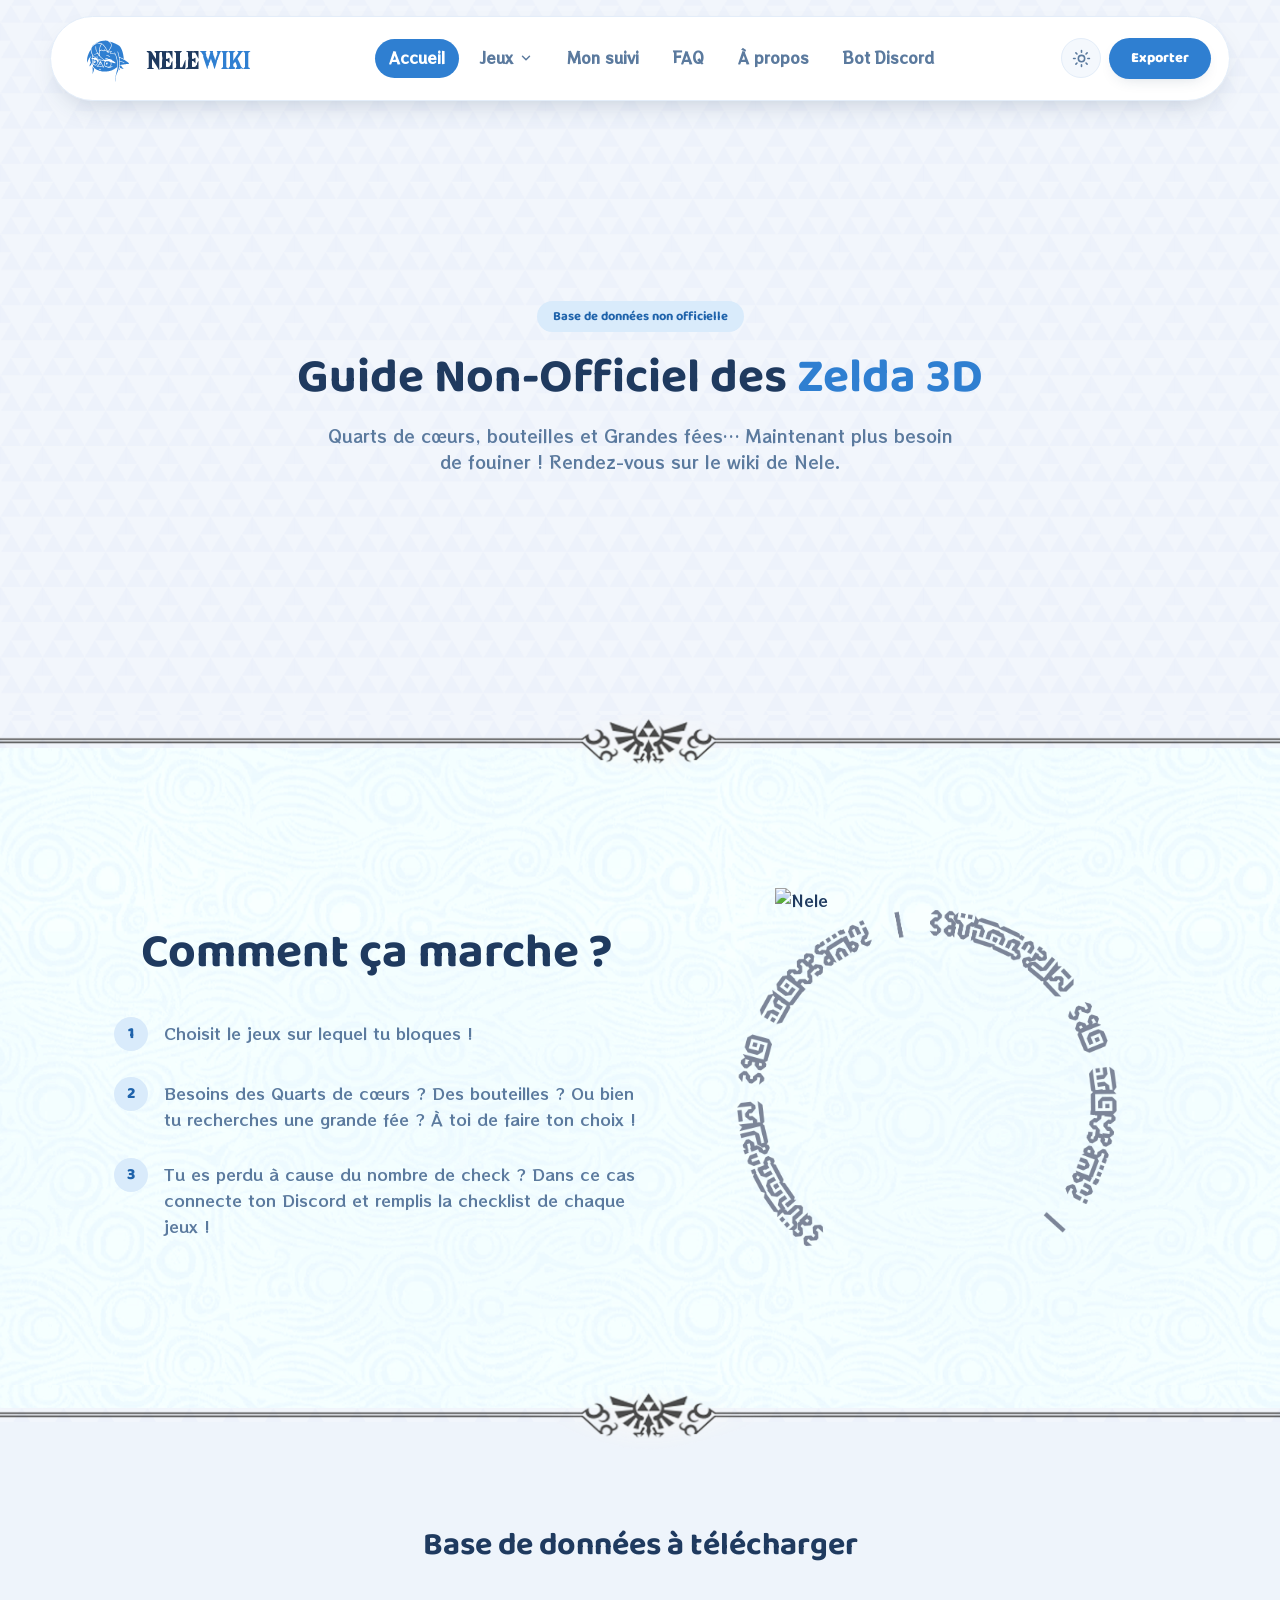
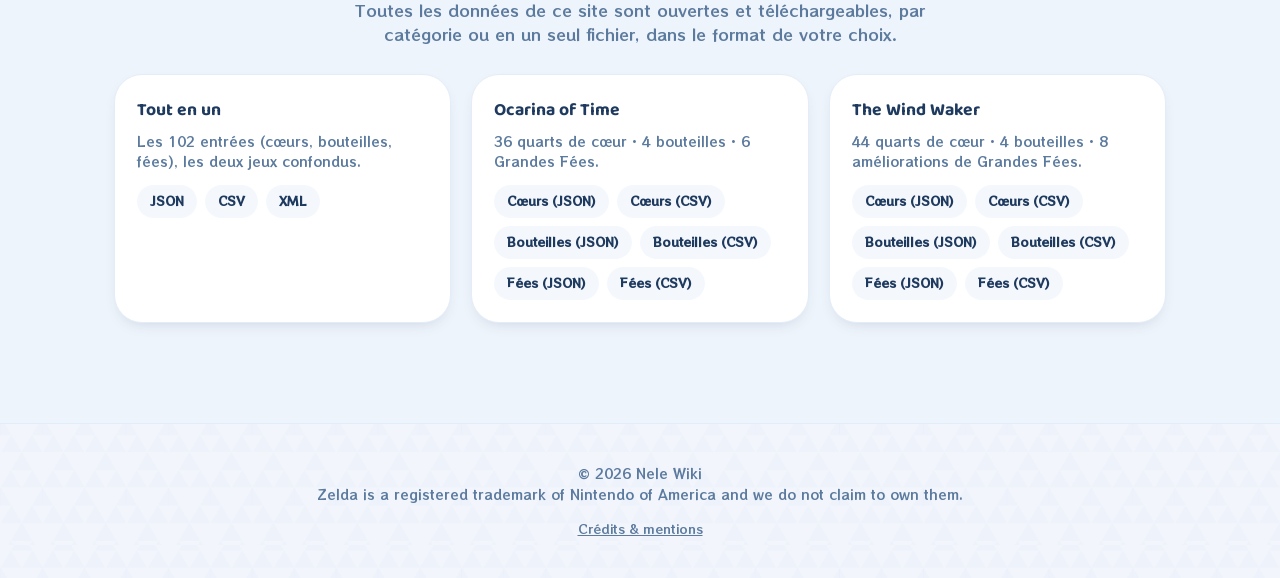
==== commit ba8f8dc7: "Add files via upload" ====
--- a/index.html
+++ b/index.html
@@ -6,16 +6,17 @@
 <title>Nele Wiki — Accueil</title>
 <link rel="preconnect" href="https://fonts.googleapis.com">
 <link href="https://fonts.googleapis.com/css2?family=Baloo+2:wght@500;600;700;800&family=Nunito:wght@400;600;700;800&display=swap" rel="stylesheet">
+<link rel="icon" type="image/png" href="assets/images/icon.png">
 <link rel="stylesheet" href="style.css">
-<link rel="icon" type="image/png" href="images/icon.png">
 <script>
-(function(){
-  try{
-    var saved = localStorage.getItem('hyrule-trove-theme');
-    var dark = saved ? saved === 'dark' : window.matchMedia('(prefers-color-scheme: dark)').matches;
-    document.documentElement.setAttribute('data-theme', dark ? 'dark' : 'light');
-  }catch(e){}
-})();
+  window.SITE_ROOT = '';
+  (function(){
+    try{
+      var saved = localStorage.getItem('hyrule-trove-theme');
+      var dark = saved ? saved === 'dark' : window.matchMedia('(prefers-color-scheme: dark)').matches;
+      document.documentElement.setAttribute('data-theme', dark ? 'dark' : 'light');
+    }catch(e){}
+  })();
 </script>
 </head>
 <body data-page="index">
@@ -25,96 +26,89 @@
 <script src="include-header.js"></script>
 
 <main id="top">
-  <section class="hero">
-    <span class="eyebrow">Base de données non officielle</span>
-    <h1>Guide Non-Officiel des <span class="hero-highlight">Checks</span><br>de The Legend of Zelda</h1>
-    <p class="hero-sub">Quarts de cœur, bouteilles et cadeaux des Grandes Fées pour <strong>Ocarina of Time</strong> et <strong>The Wind Waker</strong> avec l'emplacement exact et la marche à suivre pour chacun.</p>
+  <section class="hero-band">
+    <div class="hero-home">
+      <span class="eyebrow">Base de données non officielle</span>
+      <h1>Guide Non-Officiel des <span class="hero-highlight">Zelda 3D</span></h1>
+      <p class="hero-sub">Quarts de cœurs, bouteilles et Grandes fées… Maintenant plus besoin de fouiner ! Rendez-vous sur le wiki de Nele.</p>
+    </div>
   </section>
 
-  <section class="game-picker">
-    <a class="game-card game-card-oot" href="ocarina-of-time.html">
-      <span class="game-card-eyebrow">Épisode N64 · 1998</span>
-      <h2>Ocarina of Time</h2>
-      <div class="game-card-stats">
-        <div><strong>36</strong><span>quarts de cœur</span></div>
-        <div><strong>4</strong><span>bouteilles</span></div>
-        <div><strong>6</strong><span>dons des Grandes Fées</span></div>
-      </div>
-      <span class="game-card-cta">voir le guide →</span>
-    </a>
-    <a class="game-card game-card-ww" href="wind-waker.html">
-      <span class="game-card-eyebrow">Épisode GameCube · 2002</span>
-      <h2>The Wind Waker</h2>
-      <div class="game-card-stats">
-        <div><strong>44</strong><span>quarts de cœur</span></div>
-        <div><strong>4</strong><span>bouteilles</span></div>
-        <div><strong>8</strong><span>dons des Grandes Fées</span></div>
-      </div>
-      <span class="game-card-cta">voir le guide →</span>
-    </a>
-  </section>
+  <div class="crest-divider">
+    <img class="crest-emblem crest-emblem-light" src="images/divider-emblem.png" alt="">
+    <img class="crest-emblem crest-emblem-dark" src="images/divider-emblem-dark.png" alt="">
+  </div>
 
-  <section class="how-it-works">
-    <h2 class="section-title">Comment ça marche</h2>
-    <div class="steps-grid">
-      <div class="step-card">
-        <span class="step-num">1</span>
-        <h3>Choisissez un jeu</h3>
-        <p>Chaque jeu a sa propre page, choisissez celui qui vous concerne.</p>
-      </div>
-      <div class="step-card">
-        <span class="step-num">2</span>
-        <h3>Filtrez et cherchez</h3>
-        <p>Par catégorie (cœurs, bouteilles, fées) ou par mot-clé : un lieu, un objet requis…</p>
-      </div>
-      <div class="step-card">
-        <span class="step-num">3</span>
-        <h3>Cliquez pour les détails</h3>
-        <p>Chaque carte s'ouvre en fiche complète avec la marche à suivre pas à pas.</p>
-      </div>
-      <div class="step-card">
-        <span class="step-num">4</span>
-        <h3>Exportez si besoin</h3>
-        <p>Toutes les données sont libres, en JSON, CSV ou XML, par jeu ou en un seul fichier.</p>
+  <section class="how-it-works-band">
+    <div class="how-it-works">
+      <div class="how-it-works-layout">
+        <div class="steps-column">
+          <h2 class="section-title-home">Comment ça marche ?</h2>
+          <div class="steps-list">
+            <div class="step-item">
+              <span class="step-num-circle">1</span>
+              <p>Choisit le jeux sur lequel tu bloques !</p>
+            </div>
+            <div class="step-item">
+              <span class="step-num-circle">2</span>
+              <p>Besoins des Quarts de cœurs ? Des bouteilles ? Ou bien tu recherches une grande fée ? À toi de faire ton choix !</p>
+            </div>
+            <div class="step-item">
+              <span class="step-num-circle">3</span>
+              <p>Tu es perdu à cause du nombre de check ? Dans ce cas connecte ton Discord et remplis la checklist de chaque jeux !</p>
+            </div>
+          </div>
+        </div>
+        <div class="mascot-wrap">
+          <img class="mascot-ring" src="images/nele-ring-text.png" alt="">
+          <img class="mascot-chibi" src="images/nele-chibi.png" alt="Nele">
+        </div>
       </div>
     </div>
   </section>
 
-  <section class="downloads-section" id="downloads">
-    <h2 class="section-title">Base de données à télécharger</h2>
-    <p>Toutes les données de ce site sont ouvertes et téléchargeables, par catégorie ou en un seul fichier, dans le format de votre choix.</p>
-    <div class="downloads-grid">
-      <div class="dl-card">
-        <h3>Tout en un</h3>
-        <p>Les 102 entrées (cœurs, bouteilles, fées), les deux jeux confondus.</p>
-        <div class="dl-links">
-          <a href="database/all_collectibles.json" download>JSON</a>
-          <a href="database/all_collectibles.csv" download>CSV</a>
-          <a href="database/all_collectibles.xml" download>XML</a>
+  <div class="crest-divider">
+    <img class="crest-emblem crest-emblem-light" src="images/divider-emblem.png" alt="">
+    <img class="crest-emblem crest-emblem-dark" src="images/divider-emblem-dark.png" alt="">
+  </div>
+
+  <section class="downloads-band" id="downloads">
+    <div class="downloads-section" id="downloads">
+      <h2 class="section-title">Base de données à télécharger</h2>
+      <p>Toutes les données de ce site sont ouvertes et téléchargeables, par catégorie ou en un seul fichier, dans le format de votre choix.</p>
+      <div class="downloads-grid">
+        <div class="dl-card">
+          <h3>Tout en un</h3>
+          <p>Les 102 entrées (cœurs, bouteilles, fées), les deux jeux confondus.</p>
+          <div class="dl-links">
+            <a href="assets/database/all_collectibles.json" download>JSON</a>
+            <a href="assets/database/all_collectibles.csv" download>CSV</a>
+            <a href="assets/database/all_collectibles.xml" download>XML</a>
+          </div>
         </div>
-      </div>
-      <div class="dl-card">
-        <h3>Ocarina of Time</h3>
-        <p>36 quarts de cœur · 4 bouteilles · 6 Grandes Fées.</p>
-        <div class="dl-links">
-          <a href="database/oot_coeur.json" download>Cœurs (JSON)</a>
-          <a href="database/oot_coeur.csv" download>Cœurs (CSV)</a>
-          <a href="database/oot_bouteille.json" download>Bouteilles (JSON)</a>
-          <a href="database/oot_bouteille.csv" download>Bouteilles (CSV)</a>
-          <a href="database/oot_fee.json" download>Fées (JSON)</a>
-          <a href="database/oot_fee.csv" download>Fées (CSV)</a>
+        <div class="dl-card">
+          <h3>Ocarina of Time</h3>
+          <p>36 quarts de cœur · 4 bouteilles · 6 Grandes Fées.</p>
+          <div class="dl-links">
+            <a href="assets/database/oot_coeur.json" download>Cœurs (JSON)</a>
+            <a href="assets/database/oot_coeur.csv" download>Cœurs (CSV)</a>
+            <a href="assets/database/oot_bouteille.json" download>Bouteilles (JSON)</a>
+            <a href="assets/database/oot_bouteille.csv" download>Bouteilles (CSV)</a>
+            <a href="assets/database/oot_fee.json" download>Fées (JSON)</a>
+            <a href="assets/database/oot_fee.csv" download>Fées (CSV)</a>
+          </div>
         </div>
-      </div>
-      <div class="dl-card">
-        <h3>The Wind Waker</h3>
-        <p>44 quarts de cœur · 4 bouteilles · 8 améliorations de Grandes Fées.</p>
-        <div class="dl-links">
-          <a href="database/ww_coeur.json" download>Cœurs (JSON)</a>
-          <a href="database/ww_coeur.csv" download>Cœurs (CSV)</a>
-          <a href="database/ww_bouteille.json" download>Bouteilles (JSON)</a>
-          <a href="database/ww_bouteille.csv" download>Bouteilles (CSV)</a>
-          <a href="database/ww_fee.json" download>Fées (JSON)</a>
-          <a href="database/ww_fee.csv" download>Fées (CSV)</a>
+        <div class="dl-card">
+          <h3>The Wind Waker</h3>
+          <p>44 quarts de cœur · 4 bouteilles · 8 améliorations de Grandes Fées.</p>
+          <div class="dl-links">
+            <a href="assets/database/ww_coeur.json" download>Cœurs (JSON)</a>
+            <a href="assets/database/ww_coeur.csv" download>Cœurs (CSV)</a>
+            <a href="assets/database/ww_bouteille.json" download>Bouteilles (JSON)</a>
+            <a href="assets/database/ww_bouteille.csv" download>Bouteilles (CSV)</a>
+            <a href="assets/database/ww_fee.json" download>Fées (JSON)</a>
+            <a href="assets/database/ww_fee.csv" download>Fées (CSV)</a>
+          </div>
         </div>
       </div>
     </div>
@@ -123,6 +117,8 @@
   <div id="footer-placeholder"></div>
   <script src="include-footer.js"></script>
 
+<div id="footer-placeholder"></div>
+<script src="assets/js/include-footer.js"></script>
 
 </body>
-</html>
+</html>
--- a/style.css
+++ b/style.css
@@ -19,12 +19,12 @@
   --accent: #2f7fd1;
   --accent-deep: #1f63ab;
   --accent-pale: #d9ebfb;
-  --coeur: #4770c7;
-  --coeur-pale: #3a2431;
-  --bouteille: #3b7eb4;
-  --bouteille-pale: #133840;
-  --fee: #37a1bb;
-  --fee-pale: #3a2f14;
+  --coeur: #7ca3ec;
+  --coeur-pale: #fbe4ea;
+  --bouteille: #2fa6c4;
+  --bouteille-pale: #dcf5f4;
+  --fee: #56d3be;
+  --fee-pale: #faecd2;
   --chip-all-bg: #1f3a5f;
   --shadow: 0 12px 30px -14px rgba(31, 58, 95, 0.28);
   --shadow-sm: 0 6px 16px -8px rgba(31, 58, 95, 0.22);
@@ -37,26 +37,26 @@
 }
 
 html[data-theme="dark"]{
-  --bg: #060b13;
+  --bg: #0D1623;
   --bg-deep: #0a1420;
-  --surface: #0b1520;
-  --surface-soft: #0f1825;
+  --surface: #16273e;
+  --surface-soft: #1c2f49;
   --ink: #d2dbe6;
   --ink-soft: #9db3cc;
   --ink-faint: #6b84a3;
   --accent: #5aa8ef;
   --accent-deep: #7fbcf5;
   --accent-pale: #1d3a5c;
-  --coeur: #4770c7;
+  --coeur: #7ca3ec;
   --coeur-pale: #3a2431;
-  --bouteille: #3b7eb4;
+  --bouteille: #2fa6c4;
   --bouteille-pale: #133840;
-  --fee: #37a1bb;
+  --fee: #60b1a3;
   --fee-pale: #3a2f14;
-  --chip-all-bg: #092b58;
+  --chip-all-bg: #060d16;
   --shadow: 0 14px 34px -14px rgba(0,0,0,0.55);
   --shadow-sm: 0 8px 18px -8px rgba(0,0,0,0.5);
-  --border-soft: #0b1520;
+  --border-soft: #24354e;
 }
 
 *{box-sizing:border-box;}
@@ -72,6 +72,26 @@
 a{color:inherit;}
 h1,h2,h3{font-family:var(--font-display); margin:0 0 .4em; font-weight:700;}
 
+.page-content{
+  background: var(--bg);
+}
+
+body[data-page="index"],
+body[data-page="oot"],
+body[data-page="ww"]{
+  background-image: url('images/bg-triforce.png');
+  background-repeat: repeat;
+  background-size: 1300px;
+  background-position: top center;
+}
+
+html[data-theme="dark"] body[data-page="index"],
+html[data-theme="dark"] body[data-page="oot"],
+html[data-theme="dark"] body[data-page="ww"]{
+  background-image: url('images/bg-triforce-dark.png');
+}
+
+
 /* ---------- Floating header ---------- */
 .header-wrap{
   position: sticky; top:0; z-index:50;
@@ -89,8 +109,8 @@
   padding: 12px 18px;
   display:flex; align-items:center; gap:28px;
 }
- 
- 
+
+
 .logo{ display:flex; align-items:center; 
   gap:18px; 
   text-decoration:none; 
@@ -103,15 +123,15 @@
   margin-left:17px;
   margin-top:10px;
   margin-bottom:5px;
- 
-}
- 
+
+}
+
 .logo-icon{ color: #2f7fd1; flex-shrink:0; display:block; }
 html[data-theme="dark"] .logo-icon{ color: #5aa8ef; }
 .logo-accent{ color: var(--accent); }
 .logo-text{ font-family: 'ZeldaTitle', var(--font-display); }
- 
- 
+
+
 .top-nav{ display:flex; gap: 6px; flex:1; justify-content:center; }
 .top-nav a{
   text-decoration:none; font-weight:700; color: var(--ink-soft); font-size:.92rem;
@@ -120,7 +140,7 @@
 }
 .top-nav a:hover{ background: var(--accent-pale); color: var(--accent-deep); }
 .top-nav a.active{ background: var(--accent); color:#fff; }
- 
+
 .nav-dropdown{ position:relative; }
 .nav-dropdown-trigger{
   display:flex; align-items:center; gap:6px;
@@ -132,7 +152,7 @@
 .nav-dropdown-trigger svg{ transition: transform .15s ease; }
 .nav-dropdown-trigger:hover{ background: var(--accent-pale); color: var(--accent-deep); }
 .nav-dropdown-trigger.active{ background: var(--accent); color:#fff; }
- 
+
 .nav-dropdown-menu{
   display:none; position:absolute; top:100%; left:0; margin-top:8px;
   background: var(--surface); border-radius: 14px; box-shadow: var(--shadow);
@@ -146,14 +166,14 @@
 }
 .nav-dropdown-menu a:hover{ background: var(--accent-pale); color: var(--accent-deep); }
 .nav-dropdown-menu a.active{ background: var(--accent); color:#fff; }
- 
+
 .nav-dropdown:hover .nav-dropdown-menu,
 .nav-dropdown:focus-within .nav-dropdown-menu{ display:flex; }
 .nav-dropdown:hover .nav-dropdown-trigger svg,
 .nav-dropdown:focus-within .nav-dropdown-trigger svg{ transform: rotate(180deg); }
- 
+
 .header-actions{ display:flex; align-items:center; gap:8px; }
- 
+
 .theme-toggle{
   width:40px; height:40px; border-radius:50%; border:1px solid var(--border-soft);
   background: var(--surface-soft); color: var(--ink-soft); cursor:pointer;
@@ -164,7 +184,7 @@
 .theme-toggle svg{ width:19px; height:19px; }
 html:not([data-theme="dark"]) .icon-moon{ display:none; }
 html[data-theme="dark"] .icon-sun{ display:none; }
- 
+
 .btn-pill{
   border-radius: var(--radius-pill);
   padding: 10px 22px;
@@ -179,7 +199,7 @@
 }
 .btn-primary{ background: var(--accent); color:#fff; box-shadow: var(--shadow-sm); transition: transform .15s ease, background .15s ease;}
 .btn-primary:hover{ background: var(--accent-deep); transform: translateY(-1px);}
- 
+
 /* ---------- Mobile menu toggle + panel ---------- */
 .menu-toggle{
   display:none;
@@ -193,7 +213,7 @@
 .menu-toggle .icon-close{ display:none; }
 .menu-toggle[aria-expanded="true"] .icon-burger{ display:none; }
 .menu-toggle[aria-expanded="true"] .icon-close{ display:block; }
- 
+
 .mobile-nav{
   display:none;
   flex-direction:column;
@@ -215,7 +235,7 @@
 .mobile-nav a.active{ background: var(--accent-pale); color: var(--accent-deep); }
 .mobile-nav a + a{ border-top: 1px solid var(--border-soft); margin-top:2px; padding-top:12px; }
 .mobile-nav.open{ display:flex; }
- 
+
 .mobile-nav-group summary{
   cursor:pointer; list-style:none; font-weight:700; color: var(--ink-soft); font-size:.95rem;
   padding: 12px 14px; border-radius: 14px;
@@ -231,14 +251,54 @@
 .mobile-nav-group summary:hover{ background: var(--accent-pale); color: var(--accent-deep); }
 .mobile-nav-group.has-active summary{ color: var(--accent-deep); }
 .mobile-nav-group a{ padding-left: 32px; font-size:.9rem; }
- 
+
 /* ---------- Hero ---------- */
+.hero-band{
+  /* Le fond Triforce vient de body{} pour continuer derrière le header. */
+}
 .hero{
   position:relative;
-  max-width: 900px; margin: 0 auto; padding: 56px 24px 36px;
+  max-width: 900px; margin: 0 auto; padding: 56px 24px 40px;
   text-align:center; overflow:visible;
 }
- 
+
+.hero-home{
+  position:relative;
+  max-width: 900px; margin: 0 auto; padding: 56px 24px 40px;
+  text-align:center; overflow:visible;
+  padding-top: 200px;
+  padding-bottom: 250px;
+}
+
+.crest-divider{
+  position: relative;
+  height: 14px;
+  margin: 0;
+  background-image: url('images/divider-line-strip.png');
+  background-repeat: repeat-x;
+  background-position: center;
+  background-size: auto 14px;
+}
+.crest-divider img{
+  position: absolute;
+  top: 50%;
+  left: 50%;
+  width: 1890px;
+  height: 100px;
+  transform: translate(-945px, -46px);
+  clip-path: inset(5px 0px 13px 0x);
+  pointer-events: none;
+}
+
+html[data-theme="dark"] .crest-divider{
+  background-image: url('images/divider-line-strip-dark.png');
+}
+
+.crest-emblem-dark{ display:none; }
+
+html[data-theme="dark"] .crest-emblem-light{ display:none; }
+html[data-theme="dark"] .crest-emblem-dark{ display:block; }
+
 .eyebrow{
   display:inline-block; background: var(--accent-pale); color: var(--accent-deep);
   font-family: var(--font-display); font-weight:700; font-size:.8rem;
@@ -247,7 +307,9 @@
 .hero h1{ font-size: 2.5rem; line-height:1.15; color: var(--ink); margin-bottom: 18px;}
 .hero-highlight{ color: var(--accent); }
 .hero-sub{ font-size:1.06rem; color: var(--ink-soft); max-width:640px; margin: 0 auto 10px;}
- 
+
+.hero-home h1{ font-size: 3rem; line-height:1.15; color: var(--ink); margin-bottom: 18px;}
+
 .search-row{ display:flex; justify-content:center; margin-bottom: 22px;}
 .search-box{
   display:flex; align-items:center; gap:10px;
@@ -263,7 +325,7 @@
   font-family: var(--font-body); background:transparent; color:var(--ink);
 }
 .search-box input::placeholder{ color: var(--ink-faint); }
- 
+
 .game-toggle{
   display:inline-flex; background: var(--surface); border-radius: var(--radius-pill);
   padding:5px; gap:4px; box-shadow: var(--shadow-sm);
@@ -275,7 +337,7 @@
   transition: all .15s ease;
 }
 .game-btn.active{ background: var(--chip-all-bg); color:#fff; }
- 
+
 /* ---------- Game picker (landing) ---------- */
 .game-picker{
   max-width: 1000px; margin: 0 auto; padding: 10px 24px 50px;
@@ -298,23 +360,70 @@
 .game-card-stats span{ font-size:.76rem; color: var(--ink-soft); }
 .game-card-cta{ font-family: var(--font-display); font-weight:700; color: var(--accent); position:relative; z-index:1; margin-top:auto;}
 .game-card-oot .game-card-cta{ color: #40bce2; }
- 
+
 /* ---------- How it works ---------- */
-.section-title{ text-align:center; font-size:1.7rem; margin-bottom:28px; }
-.how-it-works{ max-width: 1100px; margin:0 auto; padding: 10px 24px 50px; }
-.steps-grid{ display:grid; grid-template-columns: repeat(auto-fit, minmax(220px,1fr)); gap:20px; }
-.step-card{ background: var(--surface); border-radius: var(--radius-md); padding: 22px; box-shadow: var(--shadow-sm); border: 1px solid var(--border-soft); }
-.step-num{
-  display:inline-flex; align-items:center; justify-content:center;
-  width:30px; height:30px; border-radius:50%; background: var(--accent-pale); color: var(--accent-deep);
-  font-family: var(--font-display); font-weight:800; font-size:.9rem; margin-bottom:10px;
-}
-.step-card h3{ font-size:1.02rem; margin-bottom:6px;}
-.step-card p{ font-size:.86rem; color: var(--ink-soft); margin:0; }
- 
+.section-title-home{ text-align:center; font-size:3rem; margin-bottom:28px; }
+.section-title{ text-align:center; font-size:2rem; margin-bottom:28px; }
+
+.how-it-works-band{
+  background-image: url('images/bg-pattern.png');
+  background-repeat: repeat;
+  background-size: 1300px;
+  padding-top: 100px;
+  padding-bottom: 100px;
+}
+.how-it-works{ max-width: 1100px; margin:0 auto; padding: 40px 24px; }
+
+.how-it-works-layout{
+  display:grid; grid-template-columns: 1.1fr 1fr; gap:48px; align-items:center;
+}
+
+html[data-theme="dark"] .how-it-works-band{
+  background-image: url('images/bg-pattern-dark.png'); /* mode sombre */
+}
+
+.steps-list{ display:flex; flex-direction:column; gap:26px; }
+.step-item{ display:flex; align-items:flex-start; gap:16px; }
+.step-num-circle{
+  display:flex; align-items:center; justify-content:center; flex-shrink:0;
+  width:34px; height:34px; border-radius:50%;
+  background: var(--accent-pale); color: var(--accent-deep);
+  font-family: var(--font-display); font-weight:800; font-size:1rem;
+}
+.step-item p{ margin:0; color: var(--ink-soft); font-size:1rem; line-height:1.6; padding-top:4px; }
+
+.mascot-wrap{ position:relative; width:100%; max-width:380px; aspect-ratio:1/1; margin:0 auto; }
+.mascot-ring{
+  position:absolute; inset:0; width:100%; height:100%;
+  object-fit: contain; 
+  animation: mascot-spin 40s linear infinite;
+}
+.mascot-chibi{
+  position:absolute; inset:0; margin:auto; width:80%; height:auto;
+  animation: mascot-bounce 3s ease-in-out infinite;
+}
+
+@keyframes mascot-bounce {
+  0%, 100% {
+    transform: translateY(0);
+  }
+  50% {
+    transform: translateY(-10px);
+  }
+}
+
+@keyframes mascot-spin{
+  from{ transform: rotate(0deg); }
+  to{ transform: rotate(360deg); }
+}
+
+@media (prefers-reduced-motion: reduce){
+  .mascot-ring{ animation: none; }
+}
+
 /* ---------- Filters ---------- */
 .filters-section{
-  max-width: 1100px; margin: 0 auto; padding: 8px 24px 0;
+  max-width: 1100px; margin: 0 auto; padding: 8px 24px 0; padding-top: 70px;
 }
 .filters-row{
   display:flex; flex-wrap:wrap; gap:12px; justify-content:center; margin-bottom: 18px;
@@ -341,7 +450,7 @@
 .chip-fee.active{ background: var(--fee); }
 .chip-fee.active .chip-count{ background: rgba(255,255,255,.3); color:#fff;}
 .chip:hover{ transform: translateY(-1px); }
- 
+
 .sort-row{
   display:flex; align-items:center; justify-content:center; gap:10px;
   margin-bottom: 20px; font-size:.9rem; color: var(--ink-soft); flex-wrap:wrap;
@@ -352,7 +461,7 @@
   background: var(--surface);
 }
 .results-count{ font-weight:700; color: var(--ink-soft); }
- 
+
 /* ---------- Grid / Cards ---------- */
 .grid-section{ max-width: 1180px; margin: 0 auto; padding: 10px 24px 60px; }
 .card-grid{
@@ -367,7 +476,7 @@
   display:flex; flex-direction:column; gap:10px;
 }
 .card:hover{ transform: translateY(-4px); box-shadow: var(--shadow); border-color: var(--accent-pale);}
- 
+
 .card-top{ display:flex; align-items:center; gap:10px; }
 .card-badge{
   width:38px; height:38px; border-radius:50%; flex-shrink:0;
@@ -382,13 +491,13 @@
 .card-badge.cat-coeur{ background: var(--coeur); }
 .card-badge.cat-bouteille{ background: var(--bouteille); }
 .card-badge.cat-fee{ background: var(--fee); }
- 
+
 .card-game-tag{
   font-size:.72rem; font-weight:800; text-transform:uppercase; letter-spacing:.03em;
   padding: 3px 10px; border-radius: var(--radius-pill);
   background: var(--accent-pale); color: var(--accent-deep);
 }
- 
+
 .card-name{ font-family: var(--font-display); font-weight:700; font-size:1.05rem; color: var(--ink); }
 .card-location{ font-size:.88rem; color: var(--ink-soft); font-weight:700; }
 .card-desc{ font-size:.88rem; color: var(--ink-soft); flex:1;
@@ -399,13 +508,20 @@
   font-size:.72rem; font-weight:700; padding: 4px 10px; border-radius: var(--radius-pill);
   background: var(--surface-soft); color: var(--ink-soft);
 }
- 
+
 .empty-state{ text-align:center; color: var(--ink-soft); padding: 40px 0; font-size:1rem;}
 .link-btn{ background:none; border:none; color: var(--accent-deep); font-weight:800; cursor:pointer; text-decoration:underline; font-family: var(--font-body); font-size:1rem;}
- 
+
 /* ---------- Downloads ---------- */
+
+.downloads-band{
+  background: var(--bg);
+  padding-top: 100px;
+  padding-bottom: 100px;
+}
+
 .downloads-section{
-  max-width: 1100px; margin: 0 auto; padding: 20px 24px 60px; text-align:center;
+  max-width: 1100px; margin: 0 auto; padding: 0 24px; text-align:center;
 }
 .downloads-section p{ color: var(--ink-soft); max-width:600px; margin: 0 auto 28px; }
 .downloads-grid{ display:grid; grid-template-columns: repeat(auto-fit, minmax(260px,1fr)); gap:20px; text-align:left;}
@@ -419,11 +535,11 @@
   transition: background .15s ease, color .15s ease;
 }
 .dl-links a:hover{ background: var(--accent-pale); color: var(--accent-deep); }
- 
+
 /* ---------- About ---------- */
 .about-section{ max-width: 720px; margin: 0 auto; padding: 0 24px 70px; text-align:center;}
 .about-section p{ color: var(--ink-soft); font-size:.92rem;}
- 
+
 /* ---------- About page ---------- */
 .about-layout{
   max-width: 1180px; margin: 0 auto; padding: 10px 24px 70px;
@@ -437,7 +553,7 @@
 .about-card h2{ font-size:1.3rem; margin-bottom:14px; }
 .about-card p{ color: var(--ink-soft); line-height:1.7; margin:0 0 12px; }
 .about-card p:last-child{ margin-bottom:0; }
- 
+
 .about-avatar{
   width:76px; height:76px; border-radius:50%; background: var(--accent-pale);
   display:flex; align-items:center; justify-content:center;
@@ -447,7 +563,7 @@
 }
 .about-creator-head{ display:flex; align-items:center; gap:16px; margin-bottom:6px; }
 .about-creator-head .about-avatar{ margin-bottom:0; }
- 
+
 .kofi-btn{
   display:inline-flex; align-items:center; gap:10px;
   background: #FF5E5B; color:#fff; font-family: var(--font-display); font-weight:800;
@@ -457,7 +573,7 @@
 .kofi-btn:hover{ background:#e5504d; transform: translateY(-1px); }
 .kofi-btn svg{ width:20px; height:20px; }
 .kofi-note{ margin-top:12px; font-size:.82rem; color: var(--ink-faint); }
- 
+
 .live2d-panel{
   position: sticky; top: 100px;
   background: var(--surface); border-radius: var(--radius-lg);
@@ -479,7 +595,7 @@
   padding:18px; background: var(--surface-soft); transition: opacity .2s ease;
 }
 .live2d-status.hidden{ display:none; }
- 
+
 .live2d-credit{
   display:block; margin: 2px auto 0; text-align:center;
   background: var(--accent-pale); color: var(--accent-deep);
@@ -487,7 +603,7 @@
   padding: 6px 14px; border-radius: var(--radius-pill);
   width:fit-content;
 }
- 
+
 @media (max-width: 960px){
   .about-layout{ grid-template-columns: 1fr; }
   .live2d-panel{ position:static; order:-1; max-width:320px; margin:0 auto; width:100%; }
@@ -504,22 +620,22 @@
 .user-card{ flex-direction:row; justify-content:center; flex-wrap:wrap; }
 .user-avatar{ width:44px; height:44px; border-radius:50%; object-fit:cover; }
 .user-name{ font-family: var(--font-display); font-weight:700; color: var(--ink); }
- 
+
 .btn-discord{ background:#5865F2; color:#fff; display:inline-flex; align-items:center; gap:10px; }
 .btn-discord:hover{ background:#4752c4; }
 .btn-ghost{ background: var(--surface-soft); color: var(--ink-soft); box-shadow:none; }
 .btn-ghost:hover{ background: var(--accent-pale); color: var(--accent-deep); }
- 
+
 .checklist-section{ max-width: 900px; margin: 0 auto; padding: 0 24px 70px; }
- 
+
 .progress-wrap{ display:flex; align-items:center; gap:16px; margin-bottom:26px; flex-wrap:wrap; }
 .progress-bar{ flex:1; min-width:160px; height:12px; border-radius: var(--radius-pill); background: var(--surface-soft); overflow:hidden; }
 .progress-bar-fill{ height:100%; width:0%; background: var(--accent); border-radius: var(--radius-pill); transition: width .25s ease; }
 .progress-text{ font-weight:800; color: var(--ink-soft); white-space:nowrap; font-size:.9rem; }
 .progress-reset{ font-size:.82rem; padding:8px 16px; white-space:nowrap; }
- 
+
 .game-toggle-row{ display:flex; justify-content:center; margin-bottom:18px; }
- 
+
 .check-list{ display:flex; flex-direction:column; gap:10px; margin-top:20px; }
 .check-row{
   display:flex; align-items:center; gap:14px;
@@ -544,7 +660,7 @@
 .check-name{ font-family: var(--font-display); font-weight:700; color: var(--ink); font-size:.95rem; }
 .check-row.is-checked .check-name{ text-decoration: line-through; opacity:.7; }
 .check-location{ font-size:.8rem; color: var(--ink-soft); }
- 
+
 /* ---------- FAQ ---------- */
 .faq-list{
   display:flex; flex-direction:column; gap:14px;
@@ -572,7 +688,7 @@
 .faq-item[open] summary{ border-bottom: 1px solid var(--border-soft); }
 .faq-answer{ padding: 18px 24px 22px; color: var(--ink-soft); line-height:1.7; }
 .faq-answer p{ margin:0; }
- 
+
 /* ---------- Bot page ---------- */
 .bot-cta-section{ display:flex; justify-content:center; padding: 0 24px 20px; }
 .bot-cta-card{
@@ -585,7 +701,7 @@
 .bot-cta-card h2{ font-size:1.4rem; margin-bottom:0; }
 .bot-cta-card p{ color: var(--ink-soft); margin:0 0 6px; line-height:1.6; }
 .bot-invite-btn{ font-size:1rem; padding:14px 30px; }
- 
+
 .bot-commands-section{ max-width: 820px; margin: 0 auto; padding: 10px 24px 70px; }
 .command-list{ display:grid; grid-template-columns: 1fr 1fr; gap:10px; }
 .command-row{
@@ -599,12 +715,12 @@
   flex-shrink:0;
 }
 .command-desc{ color: var(--ink-soft); font-size:.9rem; flex:1; min-width:200px; }
- 
+
 .section-divider{
   max-width: 1100px; margin: 10px auto 30px; padding: 0 24px;
   border: none; height:1px; background: var(--border-soft);
 }
- 
+
 /* ---------- Crédits & mentions ---------- */
 .legal-layout{
   max-width: 1100px; margin: 0 auto; padding: 10px 24px 70px;
@@ -639,14 +755,14 @@
   background: var(--accent-pale); color: var(--accent-deep);
   border-left-color: var(--accent);
 }
- 
+
 .legal-content{ display:flex; flex-direction:column; gap:36px; }
 .legal-section{ scroll-margin-top: 110px; }
 .legal-section h2{ font-size:1.3rem; margin-bottom:14px; }
 .legal-section p{ color: var(--ink-soft); line-height:1.75; margin:0 0 12px; }
 .legal-section p:last-child{ margin-bottom:0; }
 .legal-section a{ color: var(--accent-deep); font-weight:700; text-decoration:underline; }
- 
+
 @media (max-width: 900px){
   .legal-layout{ grid-template-columns: 1fr; }
   .legal-sidebar{
@@ -660,13 +776,13 @@
   .legal-sidebar a{ flex-shrink:0; white-space:nowrap; padding-left:14px; border-left:none; }
   .legal-sidebar a.active{ border-left:none; }
 }
- 
+
 /* ---------- Footer ---------- */
 .site-footer{ text-align:center; padding: 26px; color: var(--ink-soft); font-size:.85rem; border-top: 1px solid var(--border-soft);}
 .footer-links{ margin-top:8px; }
 .footer-links a{ color: var(--ink-soft); text-decoration:underline; font-size:.8rem; }
 .footer-links a:hover{ color: var(--accent-deep); }
- 
+
 /* ---------- Modal ---------- */
 .modal-backdrop{
   display:none; position:fixed; inset:0; background: rgba(14,26,43,0.45);
@@ -685,7 +801,7 @@
 .modal-card .card-top{ margin-bottom:14px; }
 .modal-card .card-name{ font-size:1.3rem; }
 .modal-card .card-desc{ -webkit-line-clamp: unset; font-size:.98rem; line-height:1.6; }
- 
+
 @media (max-width: 780px){
   .top-nav{ display:none; }
   .menu-toggle{ display:flex; }
@@ -696,18 +812,21 @@
   .header-actions{ gap:6px; margin-left:auto; }
   .menu-toggle{ order:-1; }
   .btn-primary{ display:none; }
- 
+
   .hero{ padding: 40px 18px 28px; }
   .hero h1{ font-size:1.7rem; }
   .hero-sub{ font-size:.96rem; }
   .search-box{ padding: 12px 18px; }
- 
+
   .game-picker{ grid-template-columns: 1fr; padding: 6px 18px 40px; }
   .game-card{ padding: 24px 20px; }
- 
+
   .how-it-works{ padding: 6px 18px 40px; }
+  .how-it-works-layout{ grid-template-columns: 1fr; gap:32px; }
+  .mascot-wrap{ max-width:220px; order:-1; }
+  .hero h1 .hero-highlight{ display:inline; }
   .steps-grid{ grid-template-columns: 1fr 1fr; gap:14px; }
- 
+
   .filters-section{ padding: 4px 16px 0; }
   .filters-row{ gap:8px; justify-content:flex-start; overflow-x:auto; flex-wrap:nowrap; padding-bottom:10px; -webkit-overflow-scrolling:touch;
     scrollbar-width: thin; scrollbar-color: var(--ink-faint) transparent;
@@ -718,19 +837,19 @@
   .filters-row::-webkit-scrollbar-thumb:hover{ background: var(--accent); }
   .chip{ flex-shrink:0; padding: 9px 14px; font-size:.86rem; }
   .sort-row{ justify-content:space-between; flex-wrap:wrap; gap:8px; }
- 
+
   .grid-section{ padding: 6px 16px 40px; }
   .card-grid{ grid-template-columns: 1fr; gap:14px; }
   .card{ padding:16px; }
- 
+
   .downloads-section{ padding: 14px 16px 40px; }
   .downloads-grid{ grid-template-columns: 1fr; }
- 
+
   .about-section{ padding: 0 16px 40px; }
- 
+
   .modal-card{ padding:22px; max-height:88vh; }
   .modal-card .card-name{ font-size:1.15rem; }
- 
+
   .auth-section{ padding: 0 16px 24px; }
   .auth-card{ padding: 20px; }
   .checklist-section{ padding: 0 16px 50px; }
@@ -738,7 +857,7 @@
   .command-list{ grid-template-columns: 1fr; }
   .section-divider{ padding: 0 16px; }
 }
- 
+
 @media (max-width: 420px){
   .steps-grid{ grid-template-columns: 1fr; }
   .game-card-stats{ gap:12px; flex-wrap:wrap; }
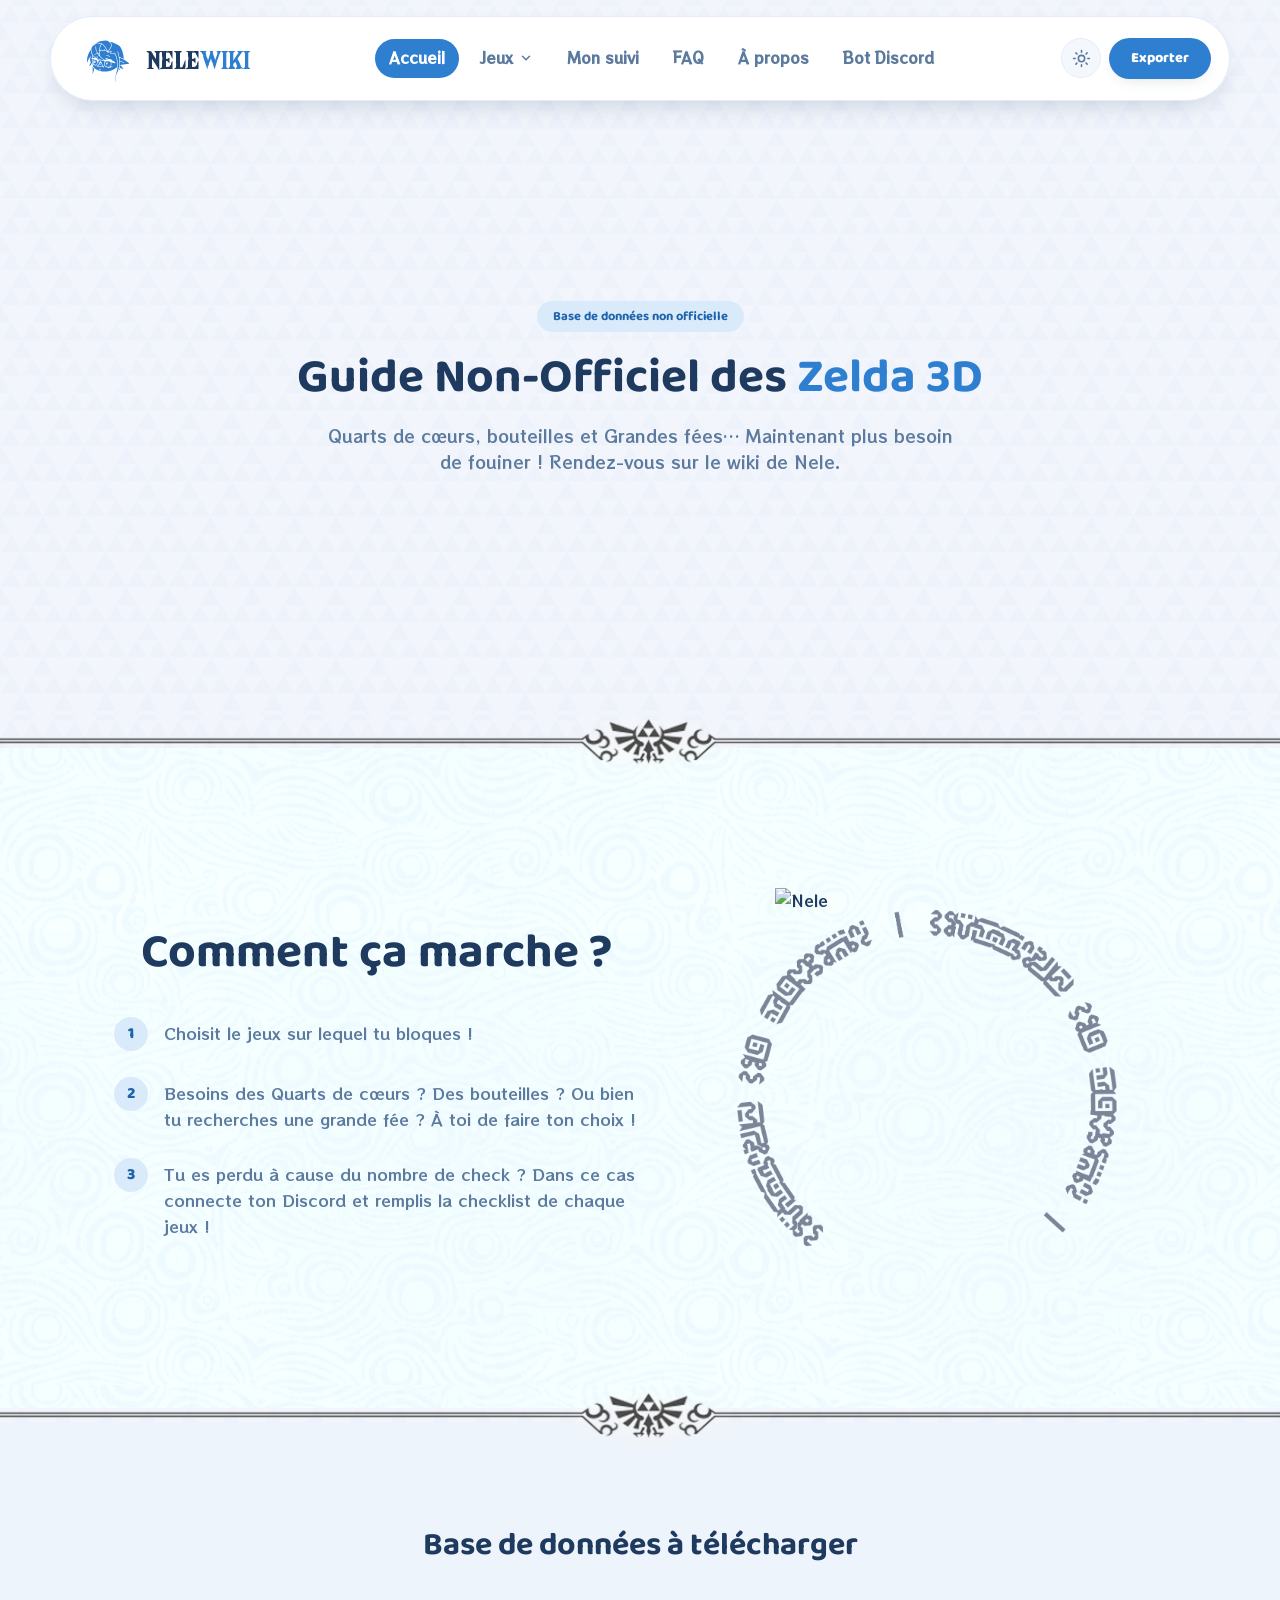
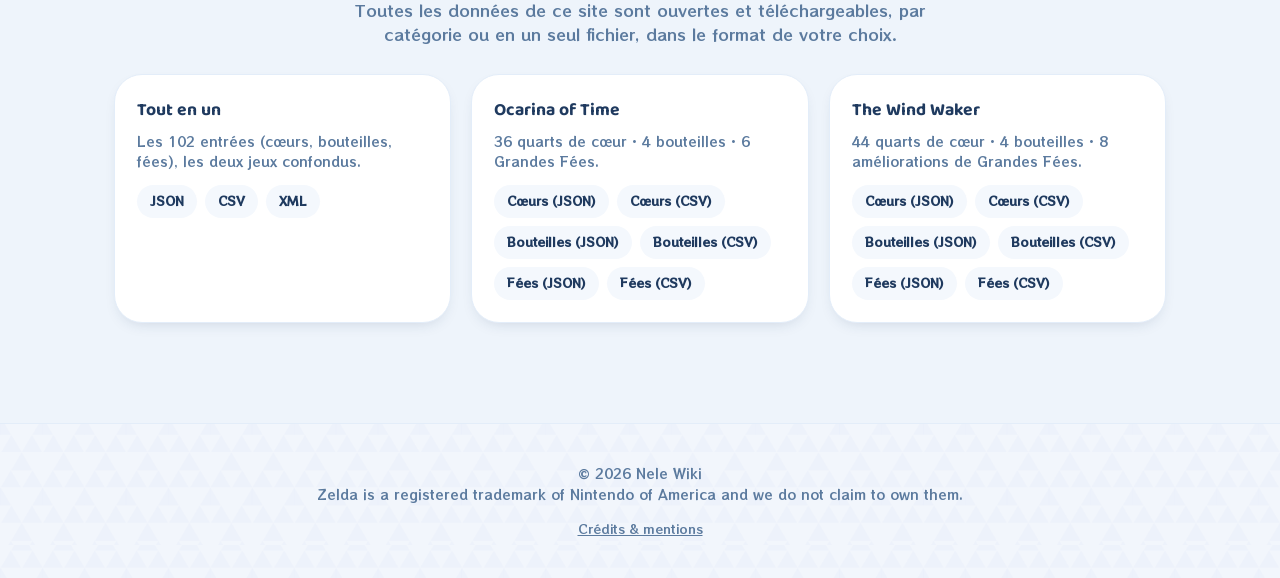
==== commit 8b8649e9: "Update icon path and include additional scripts Updated icon link and added multiple script imports " ====
--- a/index.html
+++ b/index.html
@@ -18,6 +18,12 @@
     }catch(e){}
   })();
 </script>
+<div id="header-placeholder"></div>
+<script src="theme.js"></script>
+<script src="include-header.js"></script>
+<script src="https://cdn.jsdelivr.net/npm/@supabase/supabase-js@2"></script>
+<script src="supabase-config.js"></script>
+<script src="auth.js"></script>
 </head>
 <body data-page="index">
 
@@ -117,8 +123,5 @@
   <div id="footer-placeholder"></div>
   <script src="include-footer.js"></script>
 
-<div id="footer-placeholder"></div>
-<script src="assets/js/include-footer.js"></script>
-
 </body>
-</html>+</html>
--- a/style.css
+++ b/style.css
@@ -76,7 +76,12 @@
   background: var(--bg);
 }
 
+html, body{
+  overflow-x: hidden;
+}
+
 body[data-page="index"],
+body[data-page="suivi"],
 body[data-page="oot"],
 body[data-page="ww"]{
   background-image: url('images/bg-triforce.png');
@@ -86,6 +91,7 @@
 }
 
 html[data-theme="dark"] body[data-page="index"],
+html[data-theme="dark"] body[data-page="suivi"],
 html[data-theme="dark"] body[data-page="oot"],
 html[data-theme="dark"] body[data-page="ww"]{
   background-image: url('images/bg-triforce-dark.png');
@@ -200,6 +206,26 @@
 .btn-primary{ background: var(--accent); color:#fff; box-shadow: var(--shadow-sm); transition: transform .15s ease, background .15s ease;}
 .btn-primary:hover{ background: var(--accent-deep); transform: translateY(-1px);}
 
+.header-auth{ display:flex; align-items:center; }
+.btn-discord-compact{ padding:7px 12px; font-size:.8rem; gap:6px; }
+
+.header-user{
+  display:flex; align-items:center; gap:8px;
+  text-decoration:none; color:inherit;
+  padding:4px 10px 4px 4px; border-radius: var(--radius-pill);
+  background: var(--surface-soft);
+}
+.header-user[hidden]{
+  display:none;
+}
+.header-avatar{
+  width:26px; height:26px; border-radius:50%; object-fit:cover;
+}
+.header-username{
+  font-weight:700; font-size:.82rem; max-width:120px;
+  overflow:hidden; text-overflow:ellipsis; white-space:nowrap;
+}
+
 /* ---------- Mobile menu toggle + panel ---------- */
 .menu-toggle{
   display:none;
@@ -609,7 +635,7 @@
   .live2d-panel{ position:static; order:-1; max-width:320px; margin:0 auto; width:100%; }
 }
 /* ---------- Suivi / Discord auth / Checklist ---------- */
-.auth-section{ max-width: 640px; margin: 0 auto; padding: 0 24px 30px; display:flex; justify-content:center; }
+.auth-section{ max-width: 640px; margin: 0 auto; padding: 0 24px 30px; display:flex; justify-content:center; padding-top: 70px; padding-bottom: 60px; }
 .auth-card{
   background: var(--surface); border-radius: var(--radius-lg); padding: 26px 30px;
   box-shadow: var(--shadow-sm); border: 1px solid var(--border-soft);
@@ -864,4 +890,4 @@
   .hero h1{ font-size:1.45rem; }
   .logo{ font-size:1.15em; }
   .logo-icon{ width:28px; height:28px; }
-}+}
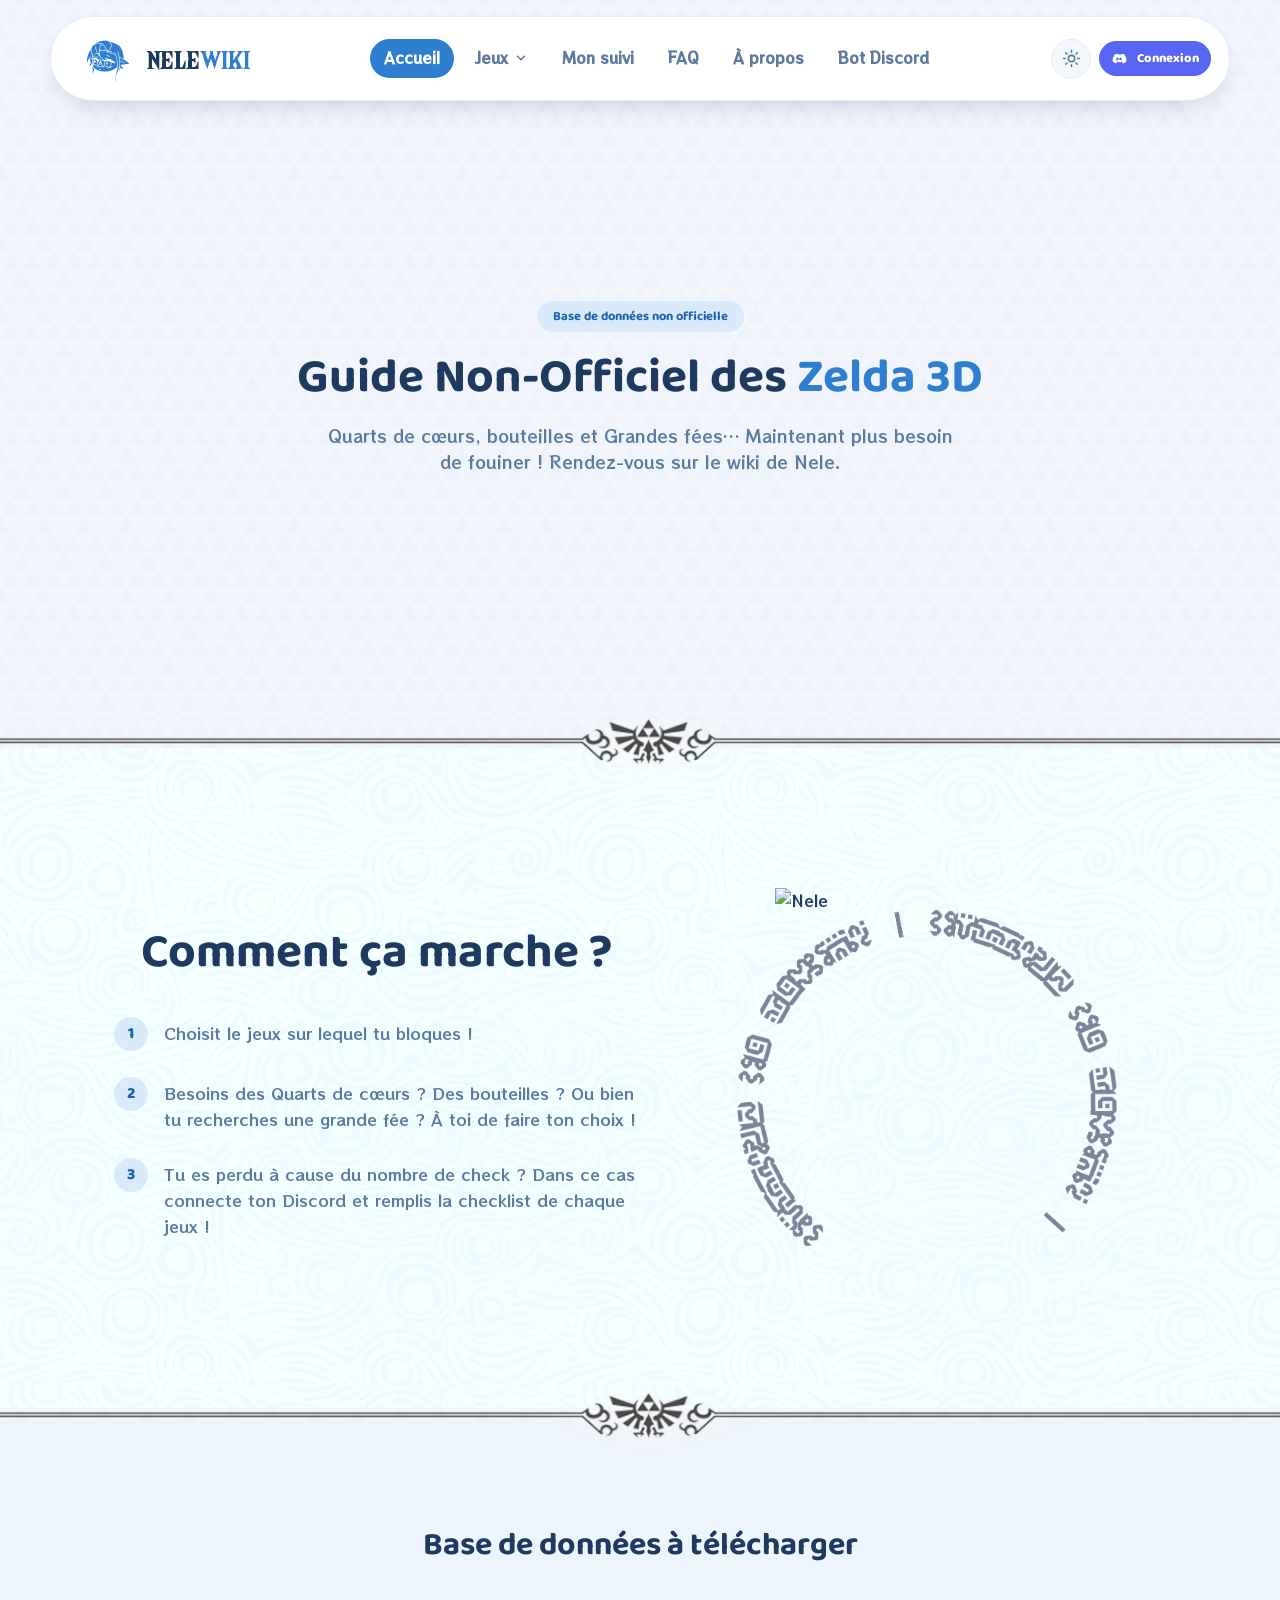
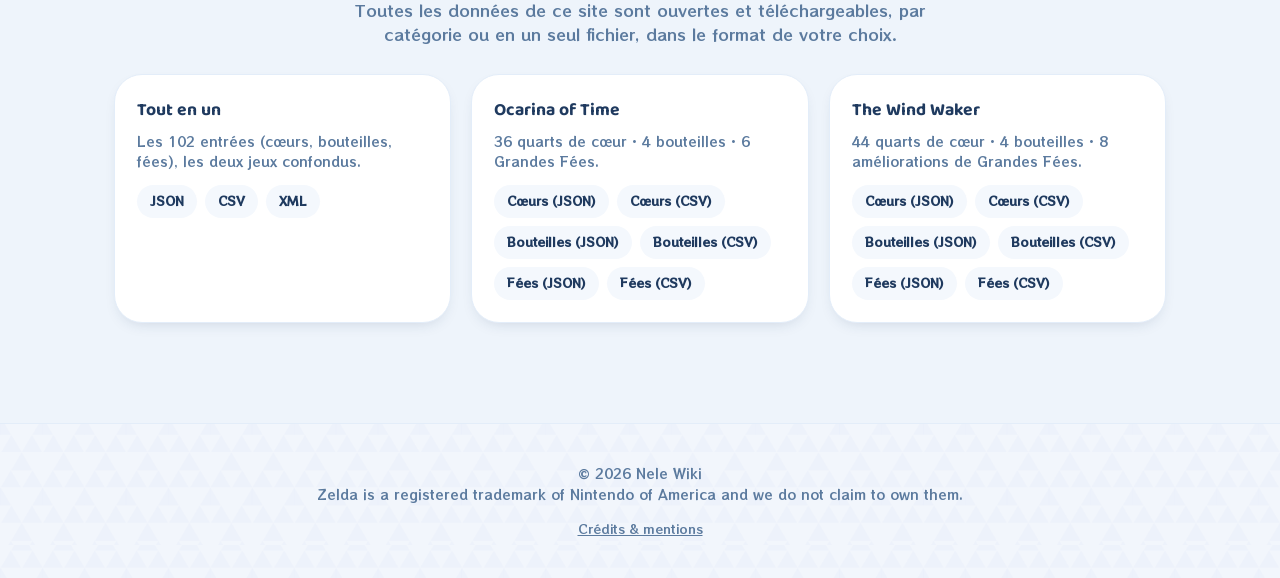
==== commit c0df5f26: "Update index.html" ====
--- a/index.html
+++ b/index.html
@@ -6,7 +6,7 @@
 <title>Nele Wiki — Accueil</title>
 <link rel="preconnect" href="https://fonts.googleapis.com">
 <link href="https://fonts.googleapis.com/css2?family=Baloo+2:wght@500;600;700;800&family=Nunito:wght@400;600;700;800&display=swap" rel="stylesheet">
-<link rel="icon" type="image/png" href="assets/images/icon.png">
+<link rel="icon" type="image/png" href="images/icon.png">
 <link rel="stylesheet" href="style.css">
 <script>
   window.SITE_ROOT = '';
